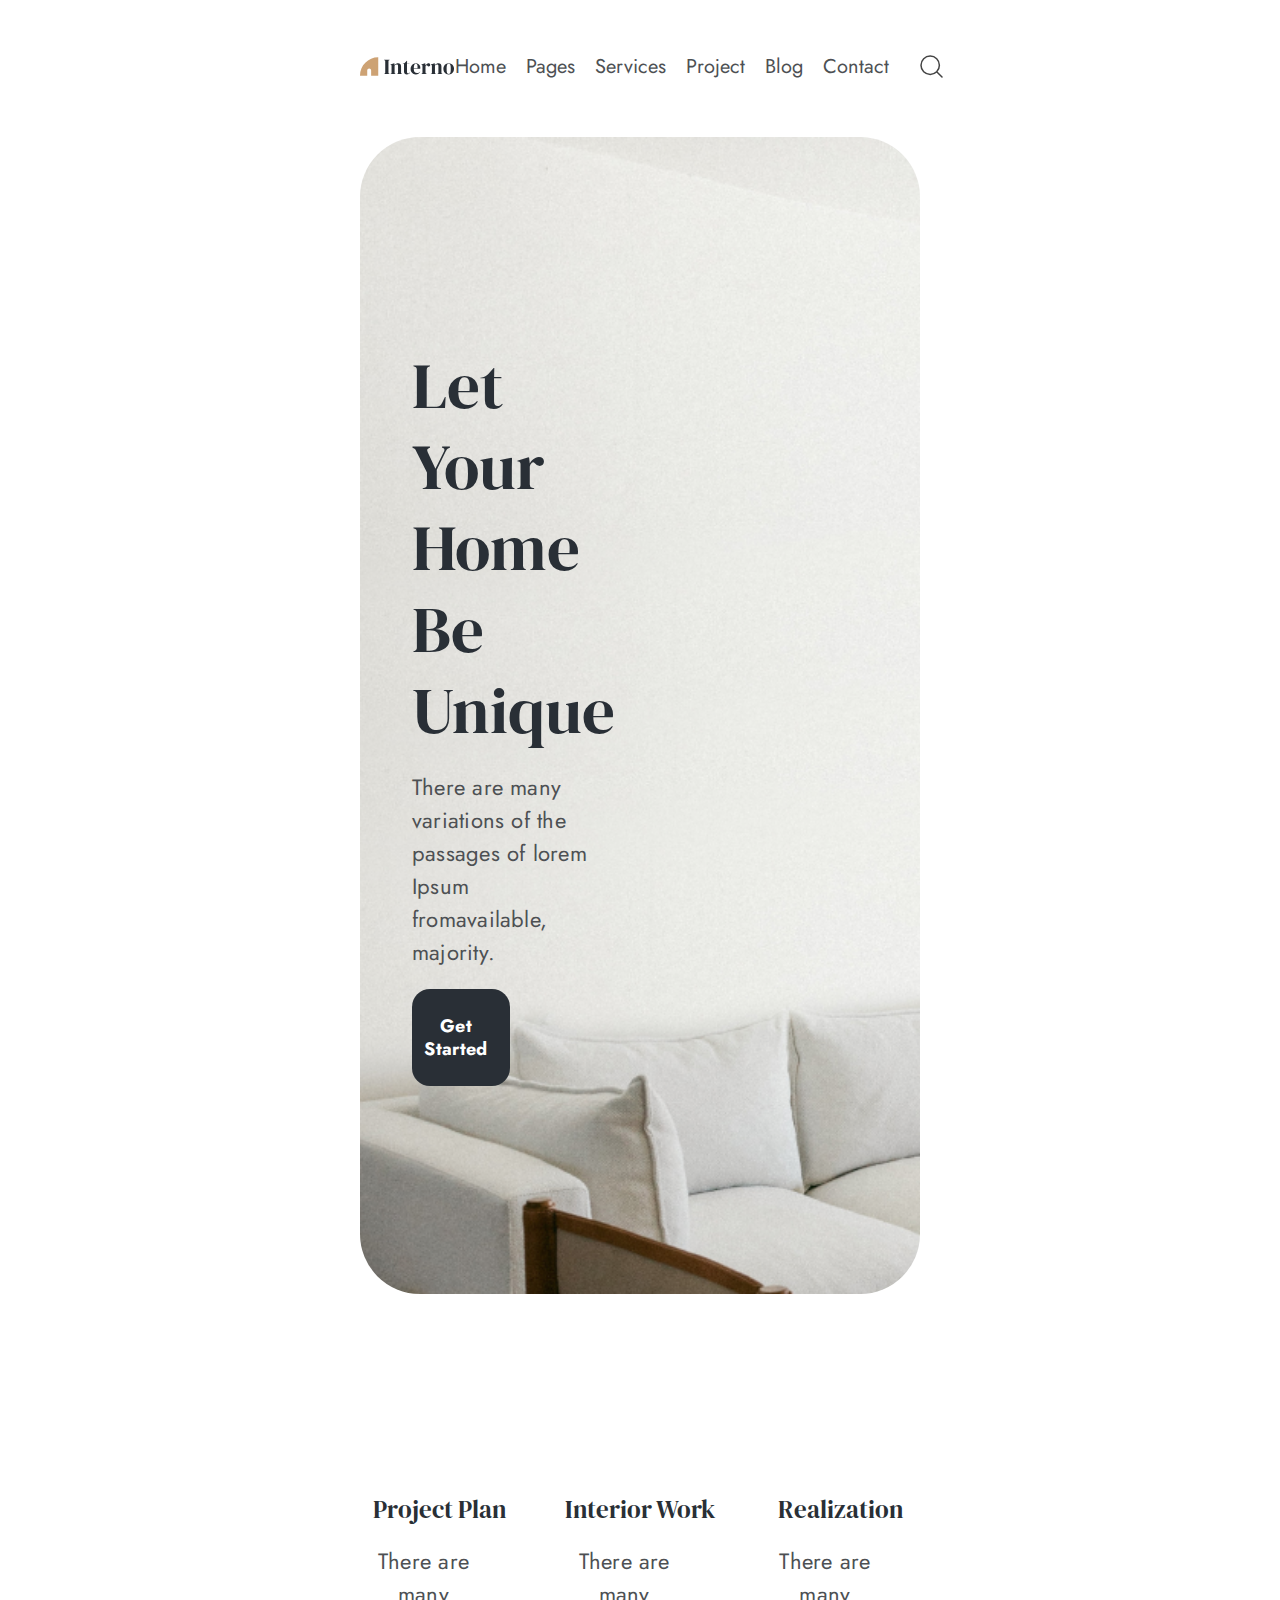
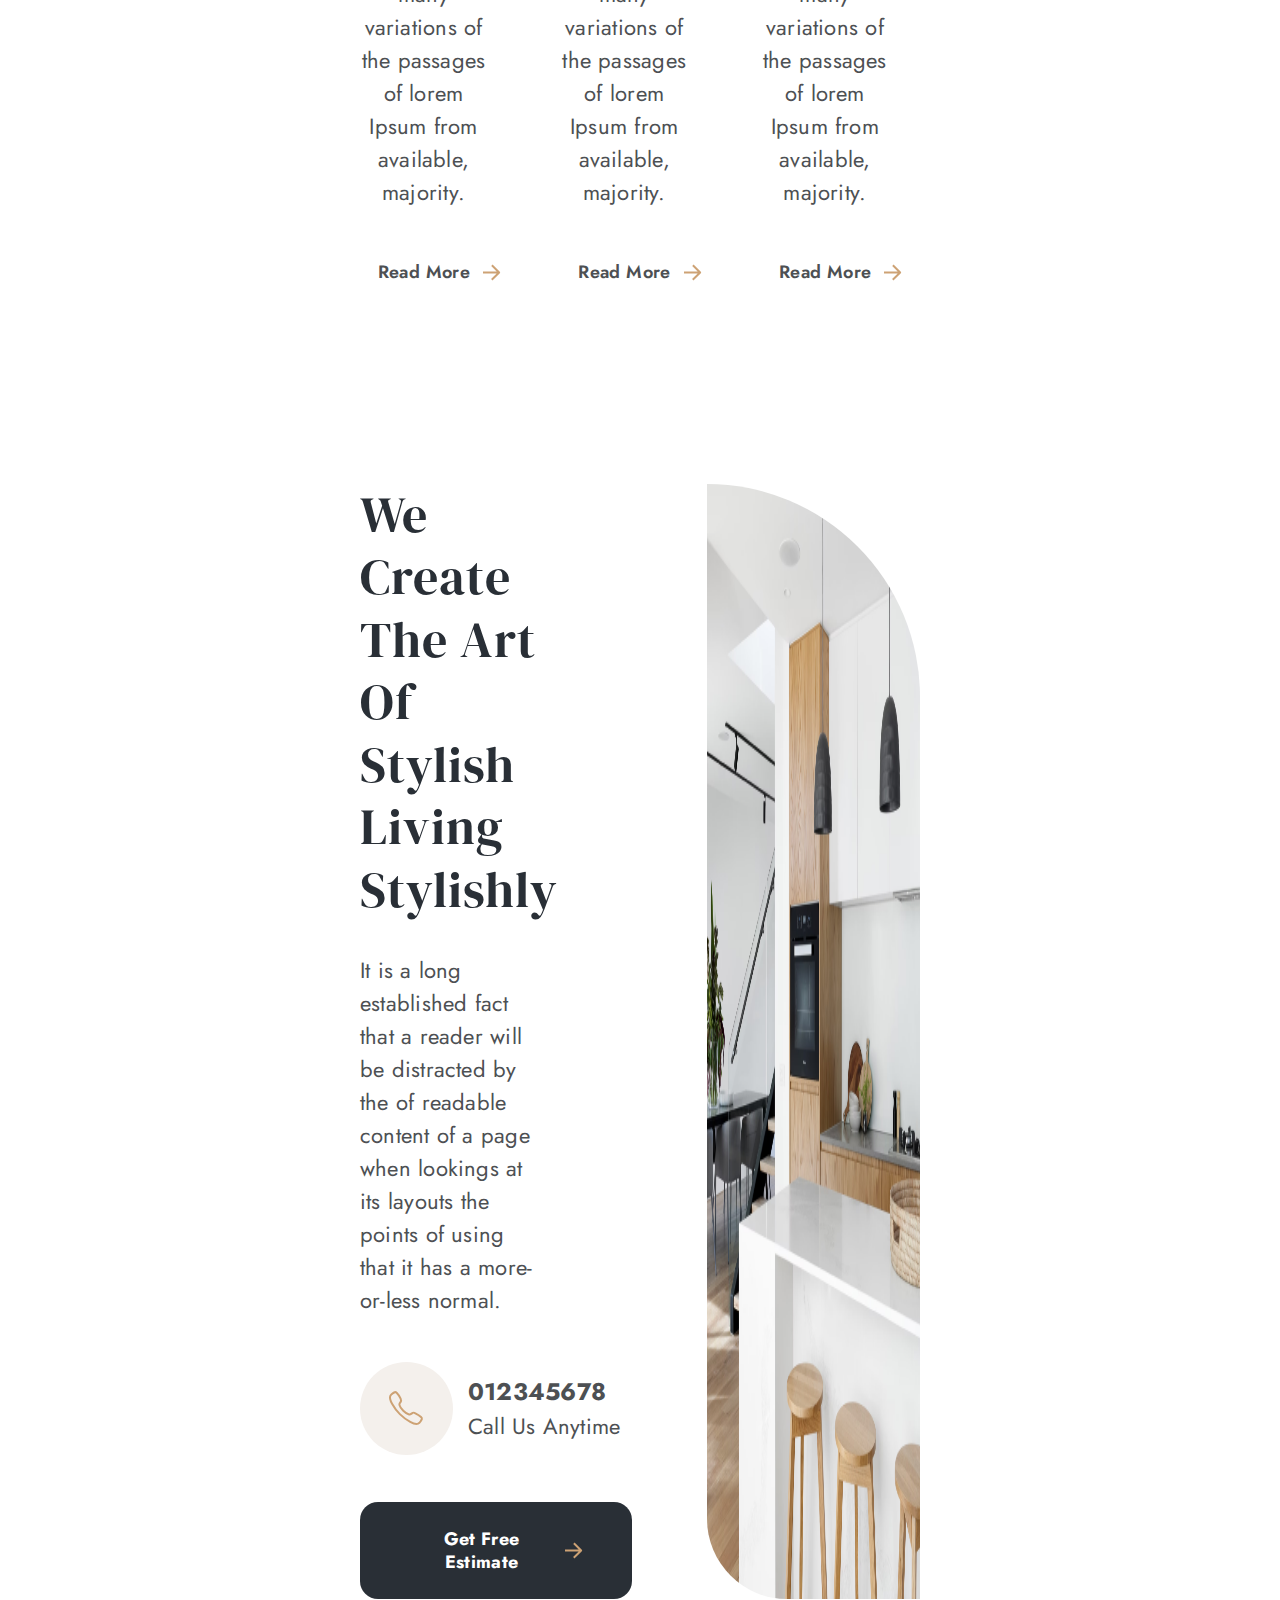
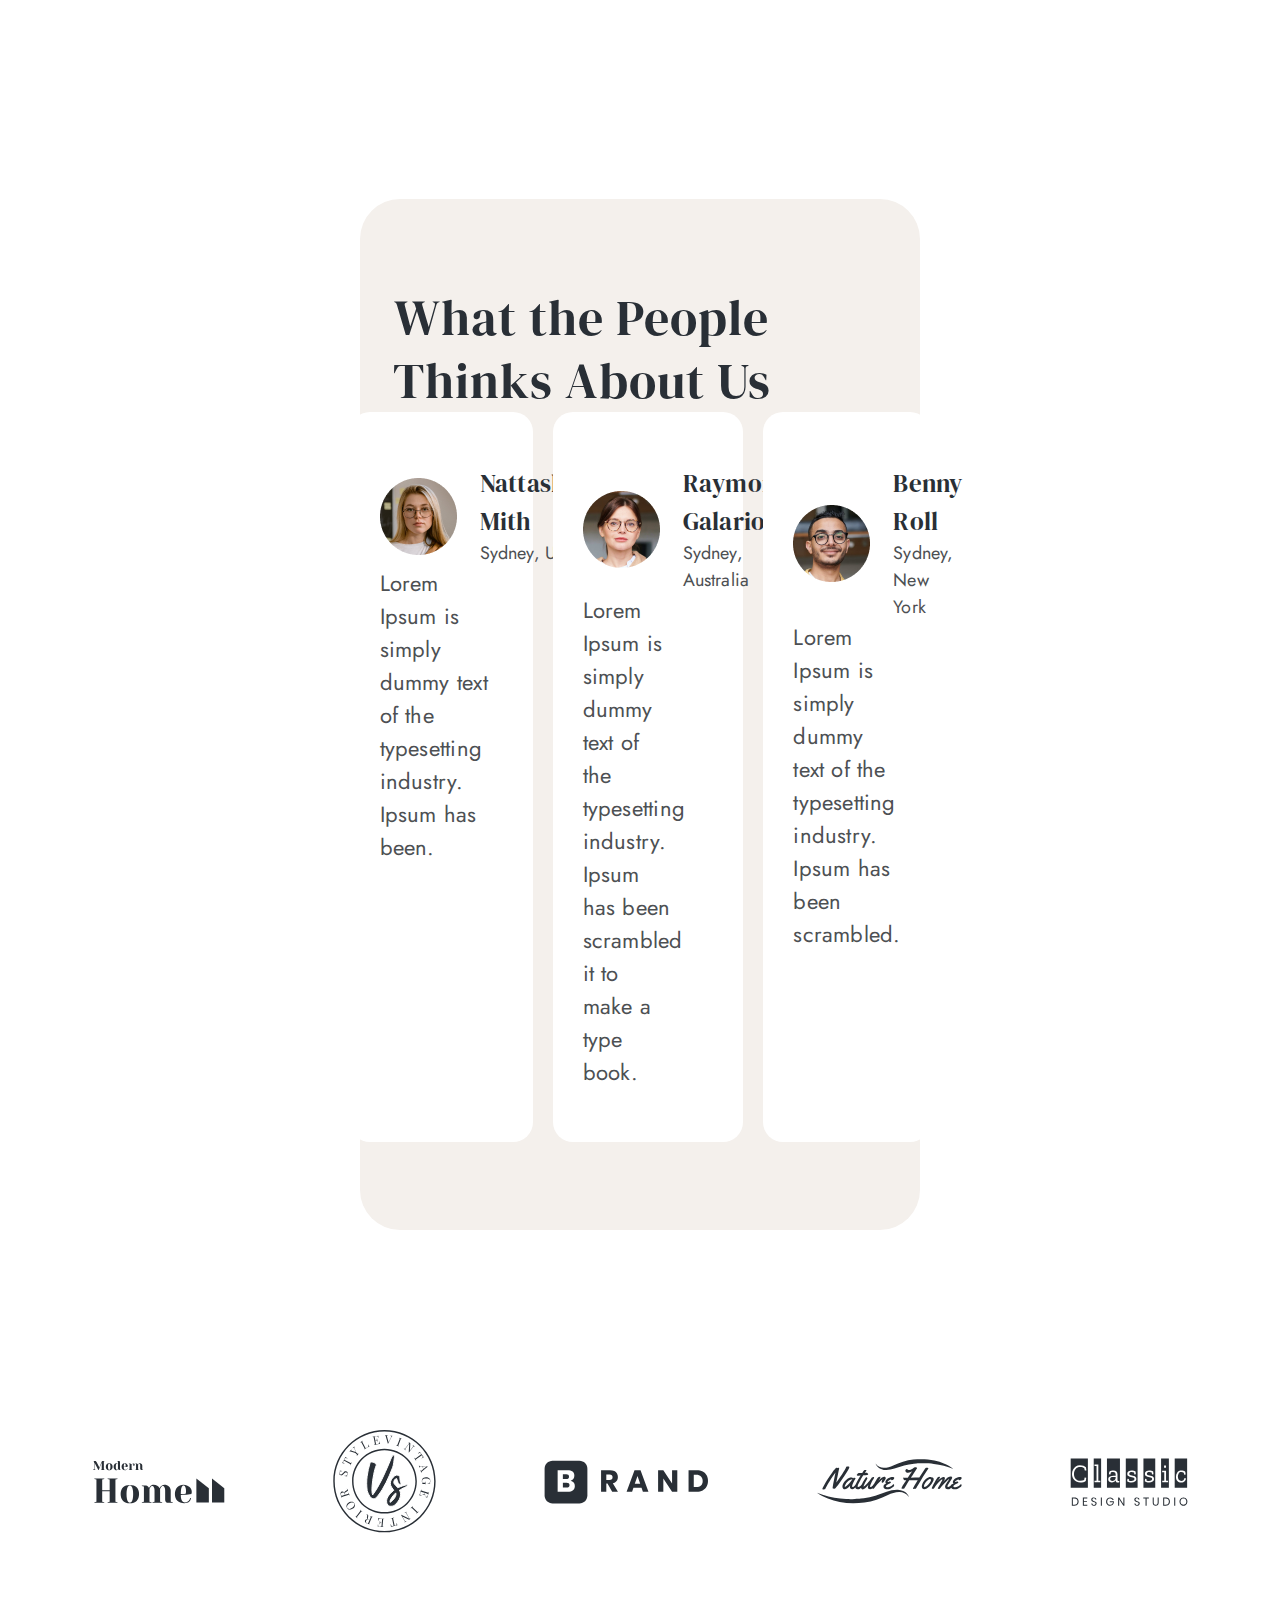
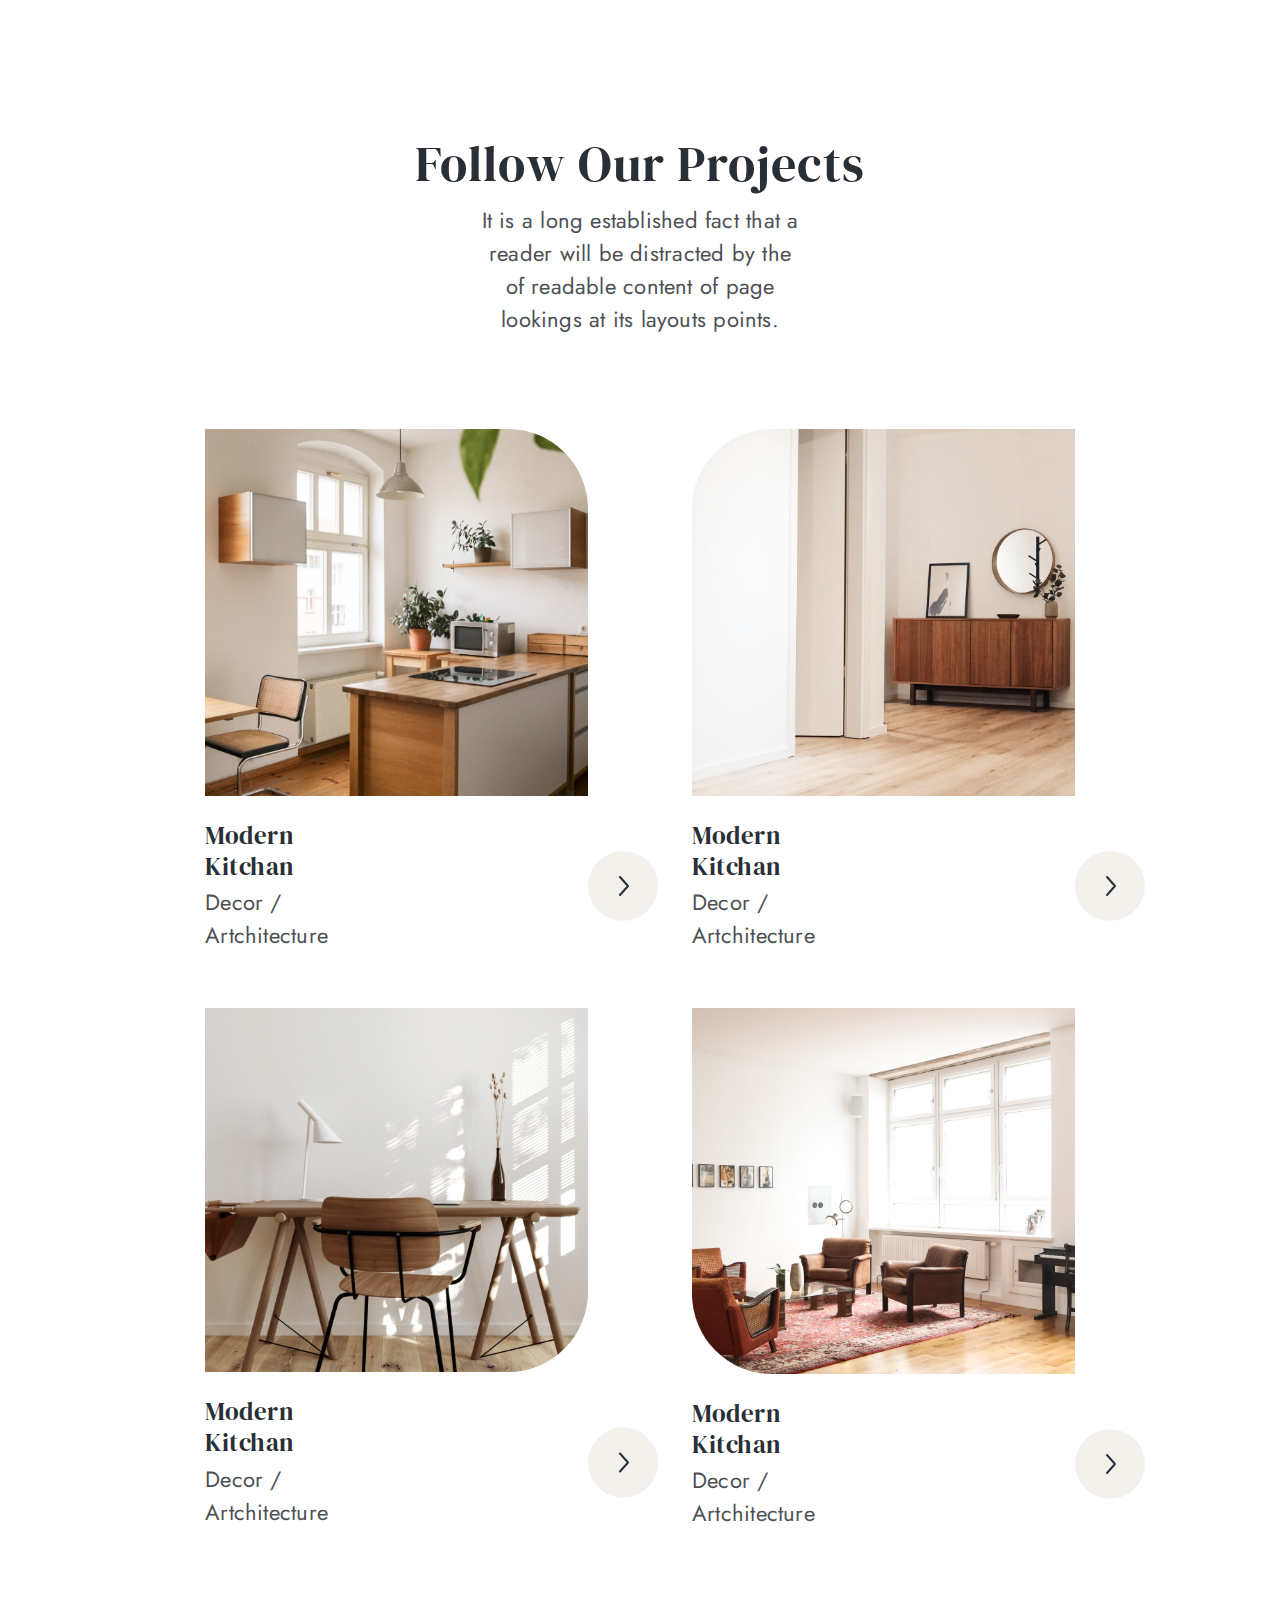
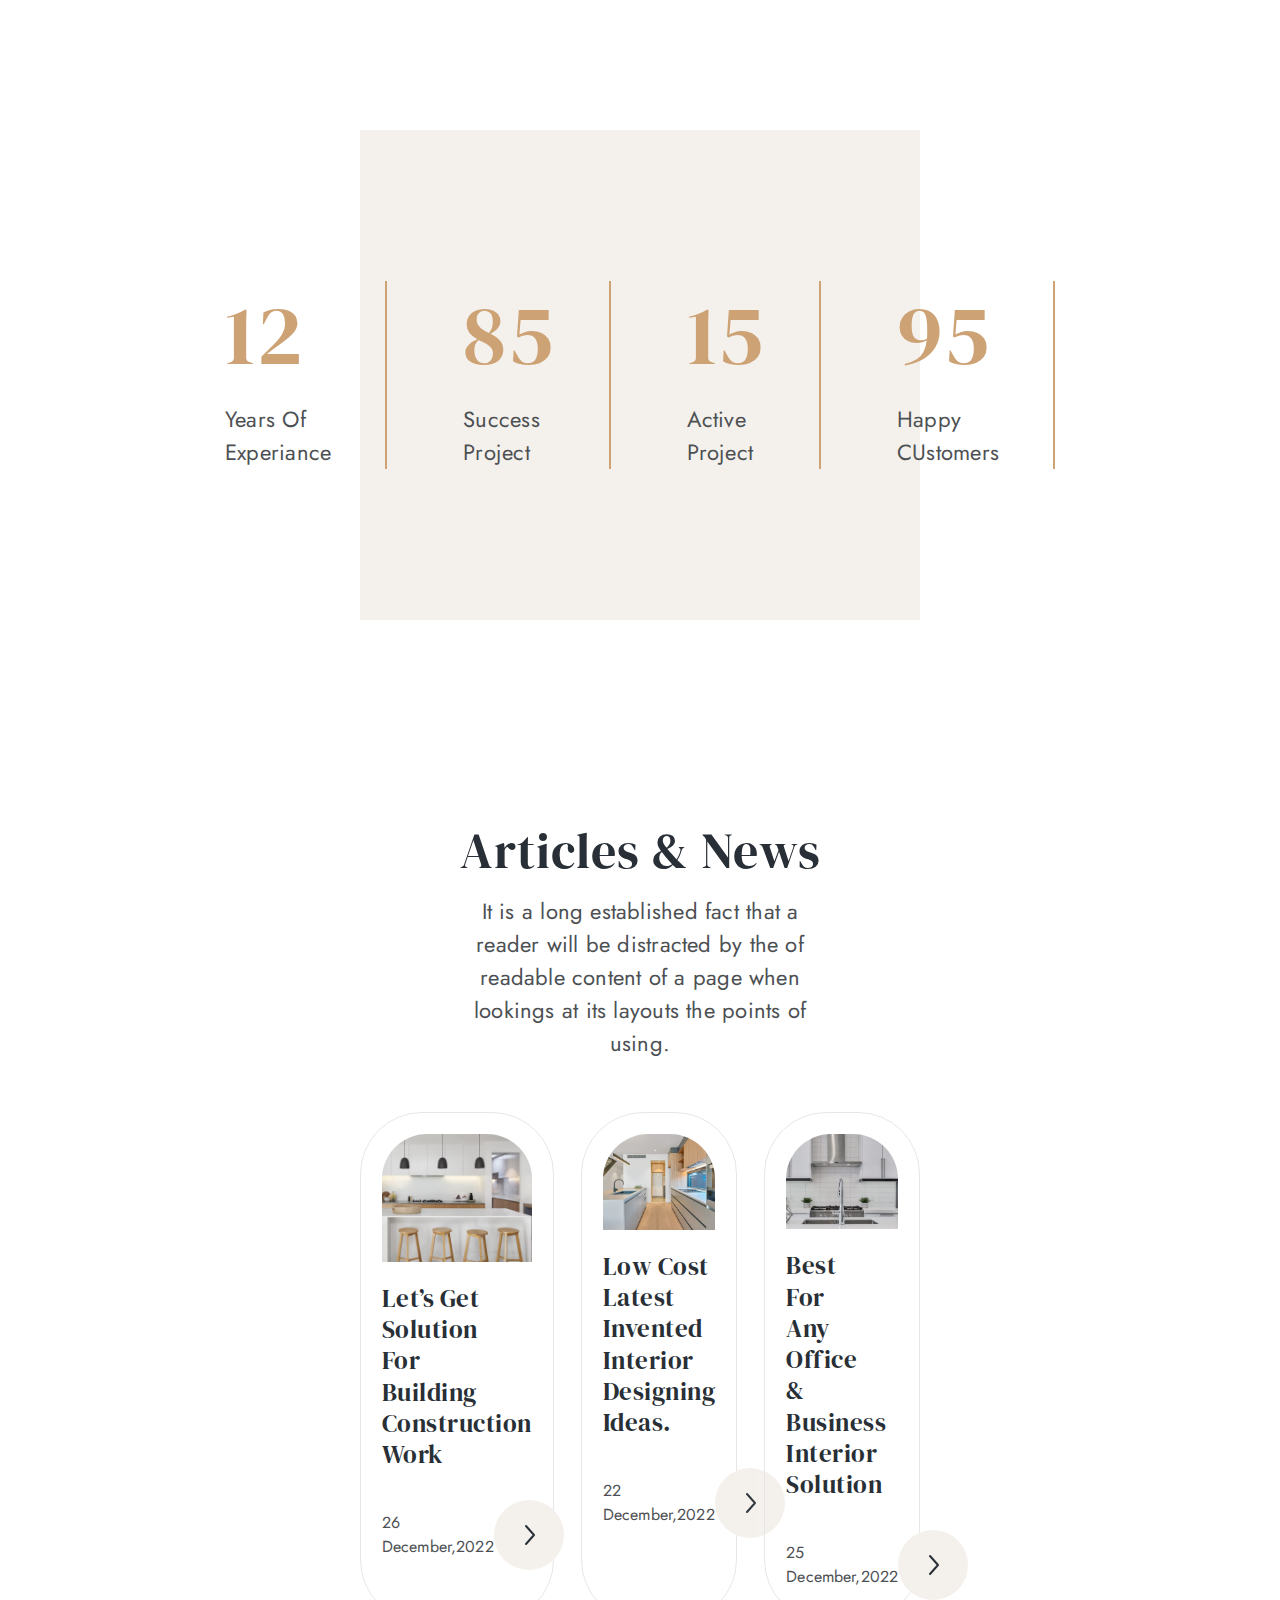
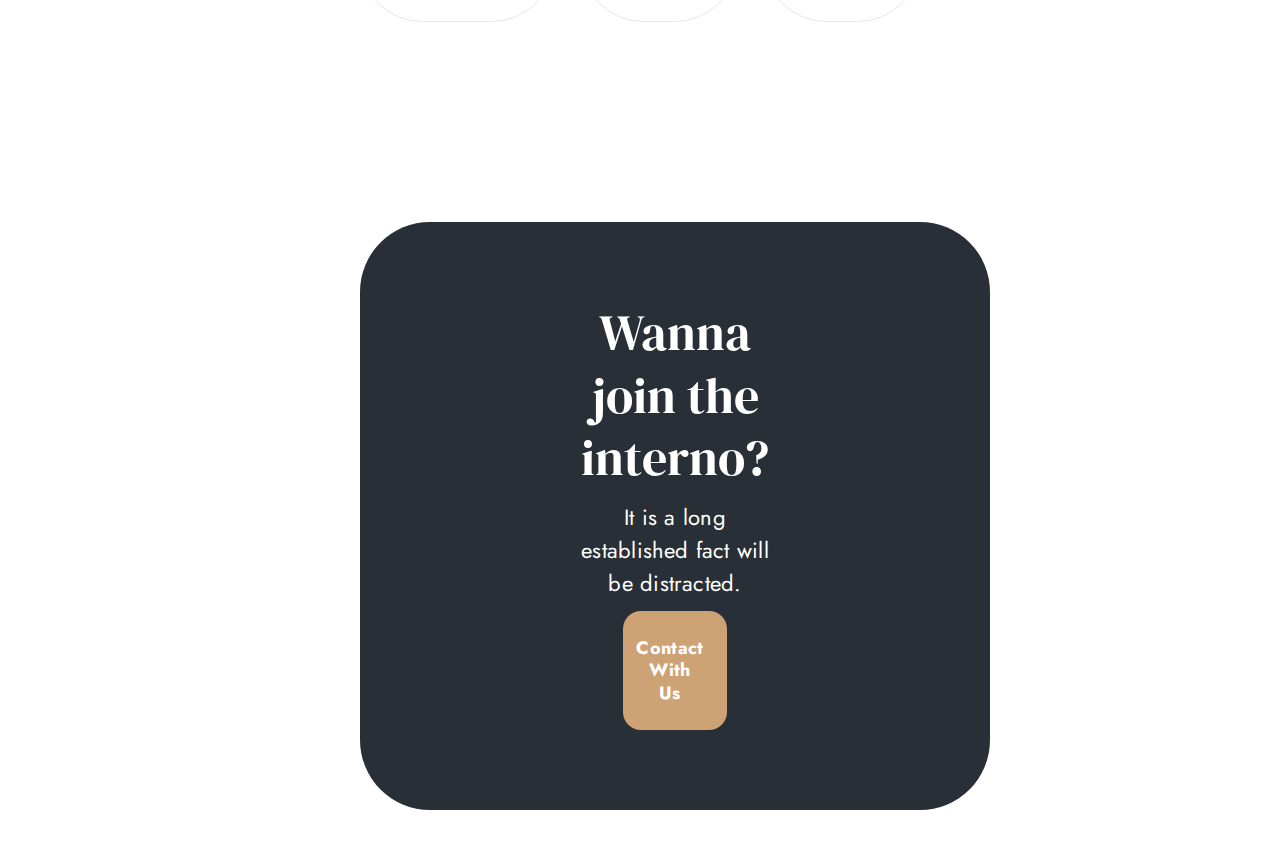
==== index.html @ f4b9a446 "commit" ====
<!DOCTYPE html>
<html lang="en">
<head>
    <meta charset="UTF-8">
    <meta name="viewport" content="width=device-width, initial-scale=1.0">
    <title>Interno</title>
    <link rel="stylesheet" href="./css/main.css">
    <link rel="preconnect" href="https://fonts.googleapis.com">
    <link rel="preconnect" href="https://fonts.gstatic.com" crossorigin>
    <link href="https://fonts.googleapis.com/css2?family=DM+Serif+Display&family=Jost:wght@400;600;700&display=swap" rel="stylesheet">
</head>
<body>
    <div class="wrapper">
        <header class="header">
            <div class="logo">
                <a href="./index.html" class="logo__link"><img src="./img/index-svg/Logo.svg" alt="logo" class="logo__img"></a>
            </div>
            <nav class="nav">
                <ul class="nav__list">
                    <li class="nav__item"><a href="#" class="nav__link">Home</a></li>
                    <li class="nav__item"><a href="#" class="nav__link">Pages</a></li>
                    <li class="nav__item"><a href="#" class="nav__link">Services</a></li>
                    <li class="nav__item"><a href="#" class="nav__link">Project</a></li>
                    <li class="nav__item"><a href="#" class="nav__link">Blog</a></li>
                    <li class="nav__item"><a href="#" class="nav__link">Contact</a></li>
                </ul>
                <img src="./img/index-svg/Search.svg" alt="search" class="nav__search">
            </nav>
        </header>
        <main class="main">
            <section class="section1">
                <div class="section1__container">
                    <h2 class="section1__title">Let Your Home  Be Unique</h2>
                    <p class="section__text">There are many variations of the passages of lorem Ipsum fromavailable, majority.</p>
                    <button class="btn"> Get Started <img src="./img/index-svg/arrow.svg" alt="arrow" class="section1__btn-img"></button>
                </div>
            </section>
            <section class="section2">
                <div class="section2__container">
                    <h3 class="section2__title">Project Plan</h3>
                    <p class="section2__text">There are many variations of the passages of lorem Ipsum from available, majority.</p>
                    <div class="section2__link-box">
                        <a href="#" class="section2__link">Read More</a>
                        <img src="./img/index-svg/arrow.svg" alt="arrow" class="section2__img">
                    </div>
                </div>
                <div class="section2__container">
                    <h3 class="section2__title">Interior Work</h3>
                    <p class="section2__text">There are many variations of the passages of lorem Ipsum from available, majority.</p>
                    <div class="section2__link-box">
                        <a href="#" class="section2__link">Read More</a>
                        <img src="./img/index-svg/arrow.svg" alt="" class="section2__img">
                    </div>
                </div>
                <div class="section2__container">
                    <h3 class="section2__title">Realization</h3>
                    <p class="section2__text">There are many variations of the passages of lorem Ipsum from available, majority.</p>
                    <div class="section2__link-box">
                        <a href="#" class="section2__link">Read More</a>
                        <img src="./img/index-svg/arrow.svg" alt="" class="section2__img">
                    </div>
                </div>
            </section>
            <section class="section3">
                <div class="section3__container">
                    <div class="section3__text-box">
                        <h2 class="secrion3__title">We Create The Art Of Stylish Living Stylishly</h2>
                        <p class="section3__text">It is a long established fact that a reader will be distracted by the of readable content of a page 
                            when lookings at its layouts the points of using 
                            that it has a more-or-less normal.
                        </p>
                    </div>
                    <div class="section3__call-box">
                        <div class="tell-box">
                            <img src="./img/index-svg/Call Icon.svg" alt="call" class="section3__call-img">
                            <div class="section3__call-textbox">
                                <p class="section3__number">012345678</p>
                                <p class="section3__number-text">Call Us Anytime</p>
                            </div>
                        </div>
                        <button class="btn"> Get Free Estimate<img src="./img/index-svg/arrow.svg" alt="arrow" class="section1__btn-img"></button>
                    </div>
                </div>
                <img src="./img/index-img/kitchen.png" alt="" class="section3__img">
            </section>
            <section class="section4">
                <div class="section4__container">
                    <h2 class="section4__title">What the People Thinks About Us</h2>
                    <div class="section4__box">
                        <div class="section4__card">
                            <div class="section4__peaple-info">
                                <img src="./img/index-img/girl.png" alt="girl" class="section4__peaple-img">
                                <div class="section4__peaple-textbox">
                                    <p class="section4__textbox1">Nattasha Mith</p>
                                    <div class="section4__textbox2">Sydney, USA</div>
                                </div>
                            </div>
                            <p class="section4__text">Lorem Ipsum is simply dummy 
                                text of the typesetting industry. 
                                Ipsum has been.
                            </p>
                        </div>

                        <div class="section4__card">
                            <div class="section4__peaple-info">
                                <img src="./img/index-img/girl2.png" alt="girl" class="section4__peaple-img">
                                <div class="section4__peaple-textbox">
                                    <p class="section4__textbox1">Raymond Galario</p>
                                    <div class="section4__textbox2">Sydney, Australia</div>
                                </div>
                            </div>
                            <p class="section4__text more--width">Lorem Ipsum is simply dummy 
                                text of the typesetting industry. 
                                Ipsum has been scrambled it 
                                to make a type book.
                            </p>
                        </div>

                        <div class="section4__card">
                            <div class="section4__peaple-info">
                                <img src="./img/index-img/boy.png" alt="boy" class="section4__peaple-img">
                                <div class="section4__peaple-textbox">
                                    <p class="section4__textbox1">Benny Roll</p>
                                    <div class="section4__textbox2">Sydney, New York</div>
                                </div>
                            </div>
                            <p class="section4__text more--width2">Lorem Ipsum is simply dummy
                                text of the typesetting industry. 
                                Ipsum has been scrambled.
                        </div>
                    </div>
                </div>
            </section>
            <section class="section5">
                <div class="section5__container">
                    <img src="./img/index-svg/home.svg" alt="home" class="client">
                    <img src="./img/index-svg/vs.svg" alt="vs" class="client">
                    <img src="./img/index-svg/brand.svg" alt="brand" class="client">
                    <img src="./img/index-svg/nature.svg" alt="nature" class="client">
                    <img src="./img/index-svg/classic.svg" alt="classic" class="client">
                </div>
            </section>
            <section class="section6">
                <div class="section6__text-box">
                    <h3 class="section6__title">Follow Our Projects</h3>
                    <p class="section6__text">It is a long established fact that a reader will be distracted by the of readable content of page  lookings at its layouts  points.</p>
                </div>
                <div class="section6__room-box">
                    <div class="section6-container">
                        <div class="section6-container__box">
                            <img src="./img/index-img/modern1.png" alt="modern" class="section6-container__img radius1">
                            <div class="section6-container__element-box">
                                <div class="section6-container__text-box">
                                    <p class="section6-container__name">Modern Kitchan</p>
                                    <p class="section6-container__work">Decor / Artchitecture</p>
                                </div>
                                <img src="./img/index-svg/right-arrow.svg" alt="arrow" class="section6-container__svg">
                            </div>
                        </div>
                        <div class="section6-container__box">
                            <img src="./img/index-img/modern2.png" alt="modern" class="section6-container__img radius2">
                            <div class="section6-container__element-box">
                                <div class="section6-container__text-box">
                                    <p class="section6-container__name">Modern Kitchan</p>
                                    <p class="section6-container__work">Decor / Artchitecture</p>
                                </div>
                                <img src="./img/index-svg/right-arrow.svg" alt="arrow" class="section6-container__svg">
                            </div>
                        </div>
                    </div>
                    <div class="section6-container">
                        <div class="section6-container__box">
                            <img src="./img/index-img/modern3.png" alt="modern" class="section6-container__img radius3">
                            <div class="section6-container__element-box">
                                <div class="section6-container__text-box">
                                    <p class="section6-container__name">Modern Kitchan</p>
                                    <p class="section6-container__work">Decor / Artchitecture</p>
                                </div>
                                <img src="./img/index-svg/right-arrow.svg" alt="arrow" class="section6-container__svg">
                            </div>
                        </div>
                        <div class="section6-container__box">
                            <img src="./img/index-img/modern4.png" alt="modern" class="section6-container__img radius4">
                            <div class="section6-container__element-box">
                                <div class="section6-container__text-box">
                                    <p class="section6-container__name">Modern Kitchan</p>
                                    <p class="section6-container__work">Decor / Artchitecture</p>
                                </div>
                                <img src="./img/index-svg/right-arrow.svg" alt="arrow" class="section6-container__svg">
                            </div>
                        </div>
                    </div>
                </div>
            </section>
            <section class="section7">
                <div class="section7__container">
                    <div class="section7__box">
                        <p class="section7__number">12</p>
                        <p class="section7__text">Years Of Experiance</p>
                    </div>
                    <div class="section7__box">
                        <p class="section7__number">85</p>
                        <p class="section7__text">Success Project</p>
                    </div>
                    <div class="section7__box">
                        <p class="section7__number">15</p>
                        <p class="section7__text">Active Project</p>
                    </div>
                    <div class="section7__box">
                        <p class="section7__number">95</p>
                        <p class="section7__text">Happy CUstomers</p>
                    </div>
                </div>
            </section>
            <section class="section8">
                <div class="section8__textbox">
                    <h3 class="section8__title">Articles & News</h3>
                    <p class="section8__text">It is a long established fact that a reader will be distracted by the of readable content of a page when lookings at its layouts the points of using.</p>
                </div>
                <div class="section8__container">
                    <div class="section8__box">
                        <img src="./img/index-img/news1.png" alt="news" class="section8__img">
                        <div class="section8__text-container">
                            <h3 class="section8__box-title">Let’s Get Solution For Building Construction Work</h3>
                            <div class="section8__date">
                                <p class="section8__date-text">26 December,2022 </p>
                                <img src="./img/index-svg/right-arrow.svg" alt="arrow" class="section6-container__svg">
                            </div>
                        </div>
                    </div>
                    <div class="section8__box">
                        <img src="./img/index-img/news2.png" alt="" class="section8__img">
                        <div class="section8__text-container">
                            <h3 class="section8__box-title title--width">Low Cost Latest Invented Interior Designing <br> Ideas.</h3>
                            <div class="section8__date">
                                <p class="section8__date-text">22 December,2022 </p>
                                <img src="./img/index-svg/right-arrow.svg" alt="arrow" class="section6-container__svg">
                            </div>
                        </div>
                    </div>
                    <div class="section8__box">
                        <img src="./img/index-img/news3.png" alt="" class="section8__img">
                        <div class="section8__text-container">
                            <h3 class="section8__box-title">Best For Any Office & Business Interior  Solution</h3>
                            <div class="section8__date">
                                <p class="section8__date-text">25 December,2022 </p>
                                <img src="./img/index-svg/right-arrow.svg" alt="arrow" class="section6-container__svg">
                            </div>
                        </div>
                    </div>
                </div>
            </section>
            <section class="section9">
                <div class="section9__container">
                    <h2 class="section9__title">Wanna join the interno?</h2>
                    <p class="section9__text">It is a long established fact  will be distracted.</p>
                    <button class="btn btn--broun"> Contact With Us
                        <svg xmlns="http://www.w3.org/2000/svg" width="19" height="17" viewBox="0 0 19 17" fill="none">
                        <path d="M1.92969 8.43542L15.6529 8.29857M10.5479 1.91138L17.0708 8.43436L10.4165 15.0887" stroke="#292F36" stroke-width="2" stroke-linecap="square" stroke-linejoin="round"/>
                        </svg>
                    </button>
                </div>
            </section>
        </main>
        <footer class="footer"></footer>
    </div>
</body>
</html>
---- css/main.css ----
/* Reset and base styles  */
* {
  padding: 0px;
  margin: 0px;
  border: none;
}

*,
*::before,
*::after {
  -webkit-box-sizing: border-box;
          box-sizing: border-box;
}

:focus,
:active {
  /*outline: none;*/
}

a:focus,
a:active {
  /* outline: none;*/
}

/* Links */
a, a:link, a:visited {
  /* color: inherit; */
  text-decoration: none;
  /* display: inline-block; */
}

a:hover {
  /* color: inherit; */
  text-decoration: none;
}

/* Common */
aside, nav, footer, header, section, main {
  display: block;
}

h1, h2, h3, h4, h5, h6, p {
  font-size: inherit;
  font-weight: inherit;
}

ul, ul li {
  list-style: none;
}

img {
  vertical-align: top;
}

img, svg {
  max-width: 100%;
  height: auto;
}

address {
  font-style: normal;
}

/* Form */
input, textarea, button, select {
  font-family: inherit;
  font-size: inherit;
  color: inherit;
  background-color: transparent;
}

input::-ms-clear {
  display: none;
}

button, input[type=submit] {
  display: inline-block;
  -webkit-box-shadow: none;
          box-shadow: none;
  background-color: transparent;
  background: none;
  cursor: pointer;
}

input:focus, input:active,
button:focus, button:active {
  outline: none;
}

button::-moz-focus-inner {
  padding: 0;
  border: 0;
}

label {
  cursor: pointer;
}

legend {
  display: block;
}

body {
  width: 100%;
  background-color: #fff;
}

.wrapper {
  display: -webkit-box;
  display: -ms-flexbox;
  display: flex;
  -webkit-box-orient: vertical;
  -webkit-box-direction: normal;
      -ms-flex-direction: column;
          flex-direction: column;
  padding: 53px 360px;
}

.header {
  display: -webkit-box;
  display: -ms-flexbox;
  display: flex;
  -webkit-box-align: center;
      -ms-flex-align: center;
          align-items: center;
  -webkit-box-pack: justify;
      -ms-flex-pack: justify;
          justify-content: space-between;
  margin-bottom: 57px;
}

.nav {
  display: -webkit-box;
  display: -ms-flexbox;
  display: flex;
  -webkit-box-orient: horizontal;
  -webkit-box-direction: normal;
      -ms-flex-direction: row;
          flex-direction: row;
  gap: 31px;
}

.nav__list {
  display: -webkit-box;
  display: -ms-flexbox;
  display: flex;
  -webkit-box-orient: horizontal;
  -webkit-box-direction: normal;
      -ms-flex-direction: row;
          flex-direction: row;
  gap: 20px;
  text-align: center;
}

.nav__link {
  color: #4D5053;
  font-family: "Jost";
  font-weight: 400;
  text-align: center;
  font-size: 20px;
  line-height: 125%;
}

.main {
  display: -webkit-box;
  display: -ms-flexbox;
  display: flex;
  -webkit-box-orient: vertical;
  -webkit-box-direction: normal;
      -ms-flex-direction: column;
          flex-direction: column;
  gap: 200px;
}

.section1 {
  padding: 208px 0px 208px 52px;
  background-repeat: no-repeat;
  background-size: cover;
  background-image: url(../img/index-img/furniture.png);
  border-radius: 60px;
}

.section1__container {
  display: -webkit-box;
  display: -ms-flexbox;
  display: flex;
  -webkit-box-orient: vertical;
  -webkit-box-direction: normal;
      -ms-flex-direction: column;
          flex-direction: column;
  gap: 20px;
  width: 35%;
}

.section1__title {
  color: #292F36;
  font-family: "DM Serif Display";
  font-weight: 400;
  font-size: 65px;
  line-height: 125%;
}

.section__text {
  color: #4D5053;
  font-family: "Jost";
  font-weight: 400;
  font-size: 22px;
  line-height: 150%;
  letter-spacing: 0.22px;
}

.btn {
  display: -webkit-box;
  display: -ms-flexbox;
  display: flex;
  padding: 26px 49px;
  -webkit-box-orient: horizontal;
  -webkit-box-direction: normal;
      -ms-flex-direction: row;
          flex-direction: row;
  -webkit-box-pack: center;
      -ms-flex-pack: center;
          justify-content: center;
  -webkit-box-align: center;
      -ms-flex-align: center;
          align-items: center;
  gap: 10px;
  border-radius: 18px;
  background: #292F36;
  width: 55%;
  color: #FFF;
  font-family: "Jost";
  font-weight: 700;
  text-align: center;
  font-size: 18px;
  line-height: 125%;
  letter-spacing: 0.36px;
}

.section2 {
  display: -webkit-box;
  display: -ms-flexbox;
  display: flex;
  -webkit-box-orient: horizontal;
  -webkit-box-direction: normal;
      -ms-flex-direction: row;
          flex-direction: row;
  gap: 42px;
}

.section2__container {
  display: -webkit-box;
  display: -ms-flexbox;
  display: flex;
  -webkit-box-orient: vertical;
  -webkit-box-direction: normal;
      -ms-flex-direction: column;
          flex-direction: column;
}

.section2__title {
  color: #292F36;
  font-family: "DM Serif Display";
  font-weight: 400;
  text-align: center;
  font-size: 25px;
  line-height: 125%;
  margin-bottom: 20px;
}

.section2__text {
  color: #4D5053;
  font-family: "Jost";
  font-weight: 400;
  text-align: center;
  font-size: 22px;
  line-height: 150%;
  letter-spacing: 0.22px;
  width: 80%;
  margin-bottom: 52px;
}

.section2__link-box {
  display: -webkit-box;
  display: -ms-flexbox;
  display: flex;
  -webkit-box-pack: center;
      -ms-flex-pack: center;
          justify-content: center;
  -webkit-box-align: center;
      -ms-flex-align: center;
          align-items: center;
  gap: 12px;
}

.section2__link {
  color: #4D5053;
  font-family: "Jost";
  font-weight: 600;
  text-align: center;
  font-size: 18px;
  line-height: 125%;
  letter-spacing: 0.36px;
}

.section3 {
  display: -webkit-box;
  display: -ms-flexbox;
  display: flex;
  -webkit-box-orient: horizontal;
  -webkit-box-direction: normal;
      -ms-flex-direction: row;
          flex-direction: row;
  gap: 75px;
}
.section3 .btn {
  width: 100%;
}

.section3__container {
  display: -webkit-box;
  display: -ms-flexbox;
  display: flex;
  -webkit-box-orient: vertical;
  -webkit-box-direction: normal;
      -ms-flex-direction: column;
          flex-direction: column;
  -webkit-box-align: start;
      -ms-flex-align: start;
          align-items: flex-start;
  gap: 45px;
}

.section3__text-box {
  display: -webkit-box;
  display: -ms-flexbox;
  display: flex;
  -webkit-box-orient: vertical;
  -webkit-box-direction: normal;
      -ms-flex-direction: column;
          flex-direction: column;
  gap: 33px;
  width: 65%;
}

.secrion3__title {
  color: #292F36;
  font-family: "DM Serif Display";
  font-weight: 400;
  font-size: 50px;
  line-height: 125%;
  letter-spacing: 1px;
}

.section3__text {
  color: #4D5053;
  font-family: "Jost";
  font-weight: 400;
  font-size: 22px;
  line-height: 150%;
  letter-spacing: 0.22px;
}

.section3__call-box {
  display: -webkit-box;
  display: -ms-flexbox;
  display: flex;
  -webkit-box-orient: vertical;
  -webkit-box-direction: normal;
      -ms-flex-direction: column;
          flex-direction: column;
  gap: 47px;
}

.tell-box {
  display: -webkit-box;
  display: -ms-flexbox;
  display: flex;
  -webkit-box-orient: horizontal;
  -webkit-box-direction: normal;
      -ms-flex-direction: row;
          flex-direction: row;
  gap: 15px;
  -webkit-box-align: center;
      -ms-flex-align: center;
          align-items: center;
}

.section3__number {
  color: #4D5053;
  font-family: "Jost";
  font-weight: 700;
  font-size: 24px;
  line-height: 150%;
  letter-spacing: 0.24px;
}

.section3__number-text {
  color: #4D5053;
  font-family: "Jost";
  font-weight: 400;
  font-size: 22px;
  line-height: 150%;
  letter-spacing: 0.22px;
}

.section3__img {
  width: 38%;
  border-radius: 0px 326.5px 0px 123px;
}

.section4 {
  display: -webkit-box;
  display: -ms-flexbox;
  display: flex;
  -webkit-box-orient: vertical;
  -webkit-box-direction: normal;
      -ms-flex-direction: column;
          flex-direction: column;
  -webkit-box-align: center;
      -ms-flex-align: center;
          align-items: center;
  gap: 38px;
  background-color: #F4F0EC;
  border-radius: 40px;
  padding: 88px 24px;
}

.section4__title {
  color: #292F36;
  font-family: "DM Serif Display";
  font-weight: 400;
  width: 80%;
  text-align: center;
  -webkit-box-pack: center;
      -ms-flex-pack: center;
          justify-content: center;
  font-size: 50px;
  line-height: 125%;
  letter-spacing: 1px;
}

.section4__box {
  display: -webkit-box;
  display: -ms-flexbox;
  display: flex;
  -webkit-box-orient: horizontal;
  -webkit-box-direction: normal;
      -ms-flex-direction: row;
          flex-direction: row;
  gap: 20px;
  width: 100%;
}

.section4__card {
  display: -webkit-box;
  display: -ms-flexbox;
  display: flex;
  -webkit-box-orient: vertical;
  -webkit-box-direction: normal;
      -ms-flex-direction: column;
          flex-direction: column;
  padding: 53px 30px;
  background-color: #FFF;
  border-radius: 20px;
}

.section4__peaple-info {
  display: -webkit-box;
  display: -ms-flexbox;
  display: flex;
  -webkit-box-orient: horizontal;
  -webkit-box-direction: normal;
      -ms-flex-direction: row;
          flex-direction: row;
  -webkit-box-align: center;
      -ms-flex-align: center;
          align-items: center;
  gap: 23px;
}

.section4__peaple-textbox {
  display: -webkit-box;
  display: -ms-flexbox;
  display: flex;
  -webkit-box-orient: vertical;
  -webkit-box-direction: normal;
      -ms-flex-direction: column;
          flex-direction: column;
}

.section4__textbox1 {
  color: #292F36;
  font-family: "DM Serif Display";
  font-weight: 400;
  font-size: 25px;
  line-height: 150%;
  letter-spacing: 0.25px;
}

.section4__textbox2 {
  color: #4D5053;
  font-family: "Jost";
  font-weight: 400;
  font-size: 18px;
  line-height: 150%;
  letter-spacing: 0.18px;
}

.section4__text {
  color: #4D5053;
  font-family: "Jost";
  font-weight: 400;
  font-size: 22px;
  line-height: 150%;
  letter-spacing: 0.22px;
  width: 100%;
}

.more--width {
  width: 70%;
}

.more--width2 {
  width: 97%;
}

.section5__container {
  display: -webkit-box;
  display: -ms-flexbox;
  display: flex;
  -webkit-box-orient: horizontal;
  -webkit-box-direction: normal;
      -ms-flex-direction: row;
          flex-direction: row;
  gap: 108px;
  -webkit-box-pack: center;
      -ms-flex-pack: center;
          justify-content: center;
  -webkit-box-align: center;
      -ms-flex-align: center;
          align-items: center;
}

.section6 {
  display: -webkit-box;
  display: -ms-flexbox;
  display: flex;
  -webkit-box-orient: vertical;
  -webkit-box-direction: normal;
      -ms-flex-direction: column;
          flex-direction: column;
  gap: 93px;
}

.section6__text-box {
  display: -webkit-box;
  display: -ms-flexbox;
  display: flex;
  -webkit-box-orient: vertical;
  -webkit-box-direction: normal;
      -ms-flex-direction: column;
          flex-direction: column;
  gap: 8px;
  -webkit-box-align: center;
      -ms-flex-align: center;
          align-items: center;
}

.section6__title {
  color: #292F36;
  font-family: "DM Serif Display";
  font-weight: 400;
  text-align: center;
  font-size: 50px;
  line-height: 125%;
  letter-spacing: 1px;
}

.section6__text {
  color: #4D5053;
  font-family: "Jost";
  font-weight: 400;
  text-align: center;
  font-size: 22px;
  line-height: 150%;
  letter-spacing: 0.22px;
  width: 58%;
}

.section6__room-box {
  display: -webkit-box;
  display: -ms-flexbox;
  display: flex;
  -webkit-box-orient: vertical;
  -webkit-box-direction: normal;
      -ms-flex-direction: column;
          flex-direction: column;
  gap: 56px;
}

.section6-container {
  display: -webkit-box;
  display: -ms-flexbox;
  display: flex;
  -webkit-box-orient: horizontal;
  -webkit-box-direction: normal;
      -ms-flex-direction: row;
          flex-direction: row;
  gap: 104px;
  -webkit-box-pack: center;
      -ms-flex-pack: center;
          justify-content: center;
}

.section6-container__box {
  display: -webkit-box;
  display: -ms-flexbox;
  display: flex;
  -webkit-box-orient: vertical;
  -webkit-box-direction: normal;
      -ms-flex-direction: column;
          flex-direction: column;
  gap: 24px;
}

.section6-container__element-box {
  display: -webkit-box;
  display: -ms-flexbox;
  display: flex;
  -webkit-box-orient: horizontal;
  -webkit-box-direction: normal;
      -ms-flex-direction: row;
          flex-direction: row;
  gap: 260px;
  -webkit-box-pack: justify;
      -ms-flex-pack: justify;
          justify-content: space-between;
}

.section6-container__text-box {
  display: -webkit-box;
  display: -ms-flexbox;
  display: flex;
  -webkit-box-orient: vertical;
  -webkit-box-direction: normal;
      -ms-flex-direction: column;
          flex-direction: column;
  gap: 4px;
}

.section6-container__name {
  color: #292F36;
  font-family: "DM Serif Display";
  font-weight: 400;
  font-size: 25px;
  line-height: 125%;
  letter-spacing: 0.5px;
}

.section6-container__work {
  color: #4D5053;
  font-family: "Jost";
  font-weight: 400;
  font-size: 22px;
  line-height: 150%;
  letter-spacing: 0.22px;
}

.radius1 {
  border-radius: 0px 80px 0px 0px;
}

.radius2 {
  border-radius: 80px 0px 0px 0px;
}

.radius3 {
  border-radius: 0px 0px 80px 0px;
}

.radius4 {
  border-radius: 0px 0px 0px 80px;
}

.section7 {
  padding: 151px 0px;
  width: 100%;
  background-color: #F4F0EC;
}

.section7__container {
  display: -webkit-box;
  display: -ms-flexbox;
  display: flex;
  -webkit-box-orient: horizontal;
  -webkit-box-direction: normal;
      -ms-flex-direction: row;
          flex-direction: row;
  gap: 76px;
  -webkit-box-pack: center;
      -ms-flex-pack: center;
          justify-content: center;
}

.section7__box {
  display: -webkit-box;
  display: -ms-flexbox;
  display: flex;
  -webkit-box-orient: vertical;
  -webkit-box-direction: normal;
      -ms-flex-direction: column;
          flex-direction: column;
  gap: 16px;
  padding: 0px 54px 0px 0px;
  border-right: 2px solid #CDA274;
}

.section7__number {
  color: #292F36;
  font-family: "DM Serif Display";
  font-weight: 400;
  color: #CDA274;
  font-size: 85px;
  line-height: 125%;
  letter-spacing: 1.7px;
}

.section7__text {
  color: #4D5053;
  font-family: "Jost";
  font-weight: 400;
  font-size: 22px;
  line-height: 150%;
  letter-spacing: 0.22px;
}

.section8 {
  display: -webkit-box;
  display: -ms-flexbox;
  display: flex;
  -webkit-box-orient: vertical;
  -webkit-box-direction: normal;
      -ms-flex-direction: column;
          flex-direction: column;
  gap: 52px;
}

.section8__textbox {
  display: -webkit-box;
  display: -ms-flexbox;
  display: flex;
  -webkit-box-orient: vertical;
  -webkit-box-direction: normal;
      -ms-flex-direction: column;
          flex-direction: column;
  gap: 12px;
  -webkit-box-align: center;
      -ms-flex-align: center;
          align-items: center;
}

.section8__title {
  color: #292F36;
  font-family: "DM Serif Display";
  font-weight: 400;
  text-align: center;
  font-size: 50px;
  line-height: 125%;
  letter-spacing: 1px;
}

.section8__text {
  color: #4D5053;
  font-family: "Jost";
  font-weight: 400;
  font-size: 22px;
  line-height: 150%;
  letter-spacing: 0.22px;
  width: 63%;
  text-align: center;
}

.section8__container {
  display: -webkit-box;
  display: -ms-flexbox;
  display: flex;
  -webkit-box-orient: horizontal;
  -webkit-box-direction: normal;
      -ms-flex-direction: row;
          flex-direction: row;
  gap: 27px;
  -webkit-box-pack: center;
      -ms-flex-pack: center;
          justify-content: center;
}

.section8__box {
  display: -webkit-box;
  display: -ms-flexbox;
  display: flex;
  -webkit-box-orient: vertical;
  -webkit-box-direction: normal;
      -ms-flex-direction: column;
          flex-direction: column;
  gap: 21px;
  -webkit-box-align: center;
      -ms-flex-align: center;
          align-items: center;
  border-radius: 62px;
  border: 1px solid #E7E7E7;
  -webkit-box-shadow: 0px 10px 30px 0px rgba(255, 255, 255, 0.25);
          box-shadow: 0px 10px 30px 0px rgba(255, 255, 255, 0.25);
  padding: 21px;
}

.section8__phone {
  background-image: url(../img/index-img/news1.png);
}

.section8__img {
  border-radius: 45px 45px 0px 0px;
}

.section8__text-container {
  display: -webkit-box;
  display: -ms-flexbox;
  display: flex;
  -webkit-box-orient: vertical;
  -webkit-box-direction: normal;
      -ms-flex-direction: column;
          flex-direction: column;
  gap: 30px;
}
.section8__text-container .title--width {
  width: 100%;
}

.section8__box-title {
  color: #292F36;
  font-family: "DM Serif Display";
  font-weight: 400;
  font-size: 25px;
  line-height: 125%;
  letter-spacing: 0.5px;
  width: 70%;
}

.section8__date {
  display: -webkit-box;
  display: -ms-flexbox;
  display: flex;
  -webkit-box-orient: horizontal;
  -webkit-box-direction: normal;
      -ms-flex-direction: row;
          flex-direction: row;
  -webkit-box-pack: justify;
      -ms-flex-pack: justify;
          justify-content: space-between;
  -webkit-box-align: center;
      -ms-flex-align: center;
          align-items: center;
}

.section8__date-text {
  color: #4D5053;
  font-family: "Jost";
  font-weight: 400;
  font-size: 16px;
  line-height: 150%;
  letter-spacing: 0.16px;
}

.section9 {
  display: -webkit-box;
  display: -ms-flexbox;
  display: flex;
  padding: 80px 315px;
  -webkit-box-orient: vertical;
  -webkit-box-direction: normal;
      -ms-flex-direction: column;
          flex-direction: column;
  -webkit-box-pack: center;
      -ms-flex-pack: center;
          justify-content: center;
  -webkit-box-align: center;
      -ms-flex-align: center;
          align-items: center;
  gap: 10px;
  border-radius: 70px;
  background: #292F36;
}

.section9__container {
  display: -webkit-box;
  display: -ms-flexbox;
  display: flex;
  -webkit-box-orient: vertical;
  -webkit-box-direction: normal;
      -ms-flex-direction: column;
          flex-direction: column;
  -webkit-box-align: center;
      -ms-flex-align: center;
          align-items: center;
  gap: 11px;
}
.section9__container .btn--broun {
  border-radius: 18px;
  background: #CDA274;
}

.section9__title {
  color: #292F36;
  font-family: "DM Serif Display";
  font-weight: 400;
  color: #FFF;
  text-align: center;
  font-size: 50px;
  line-height: 125%;
}

.section9__text {
  color: #4D5053;
  font-family: "Jost";
  font-weight: 400;
  color: #FFF;
  text-align: center;
  font-size: 22px;
  line-height: 150%;
  letter-spacing: 0.22px;
}
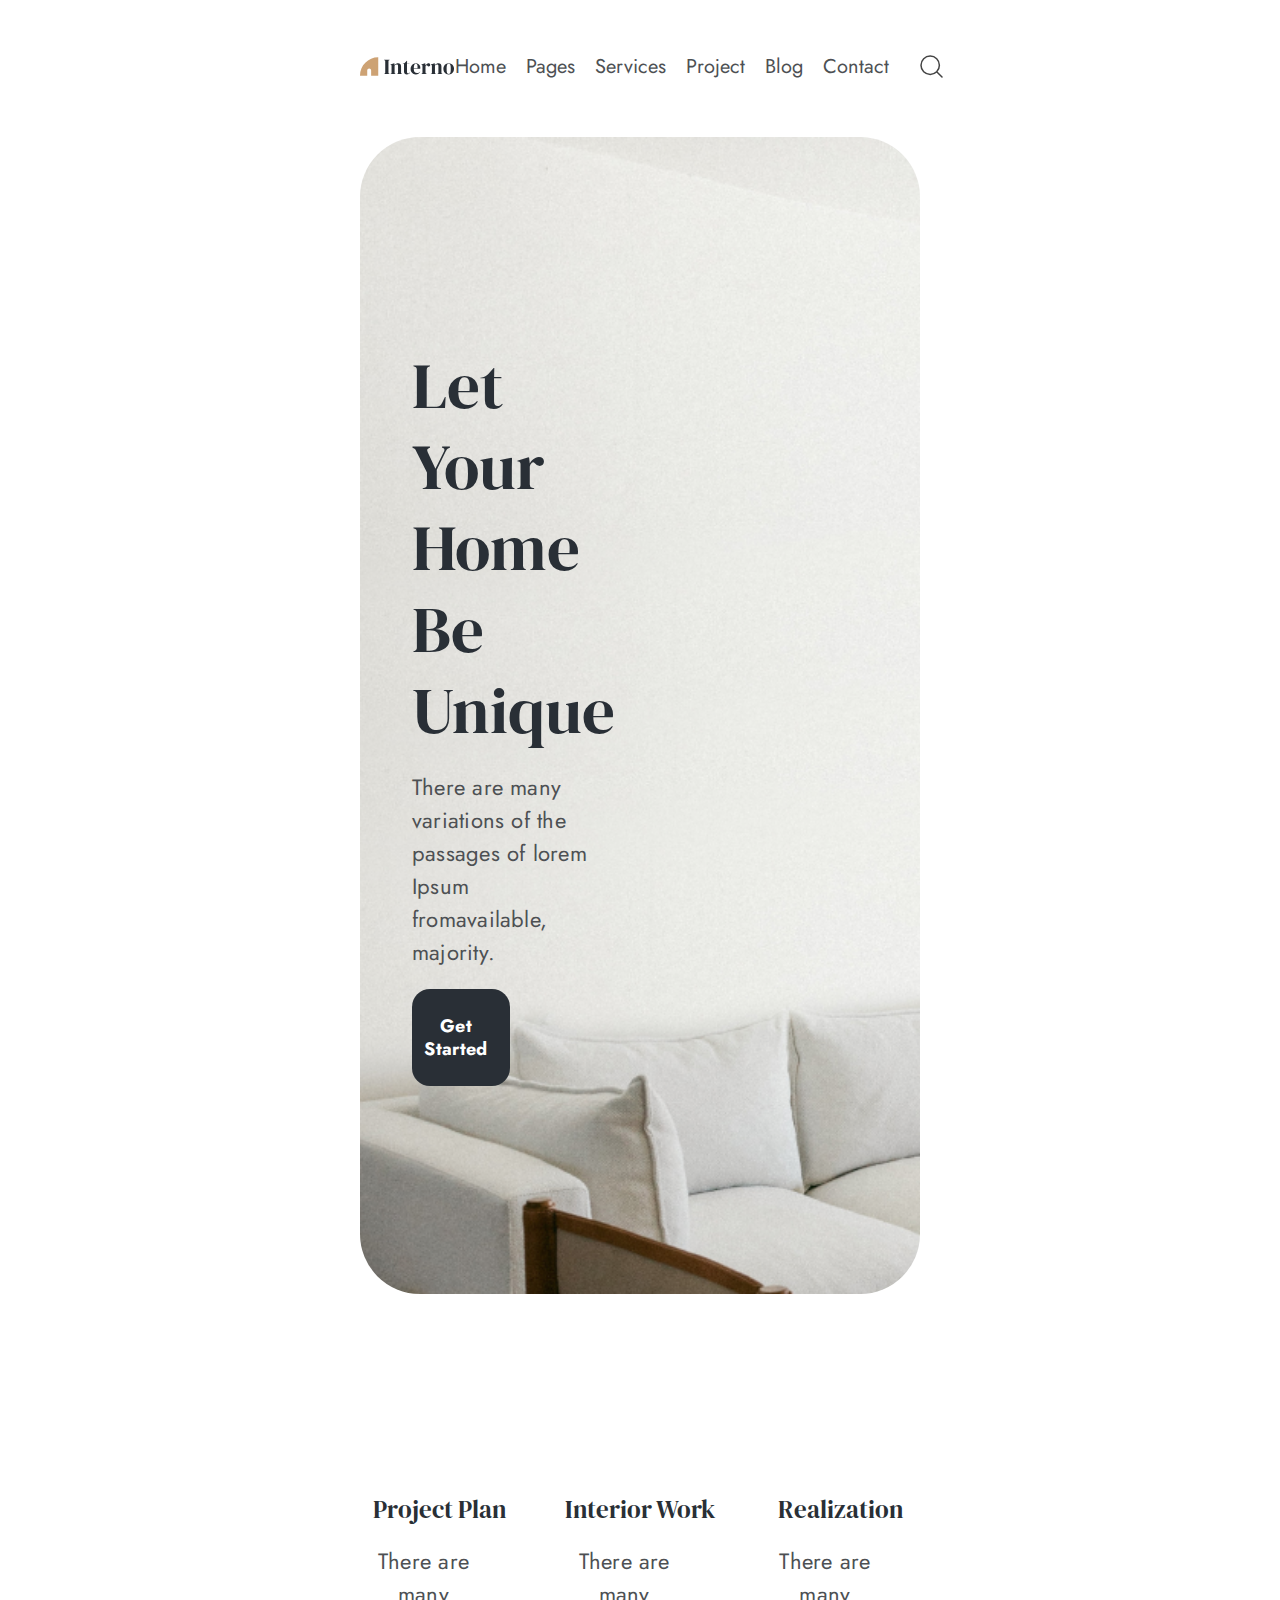
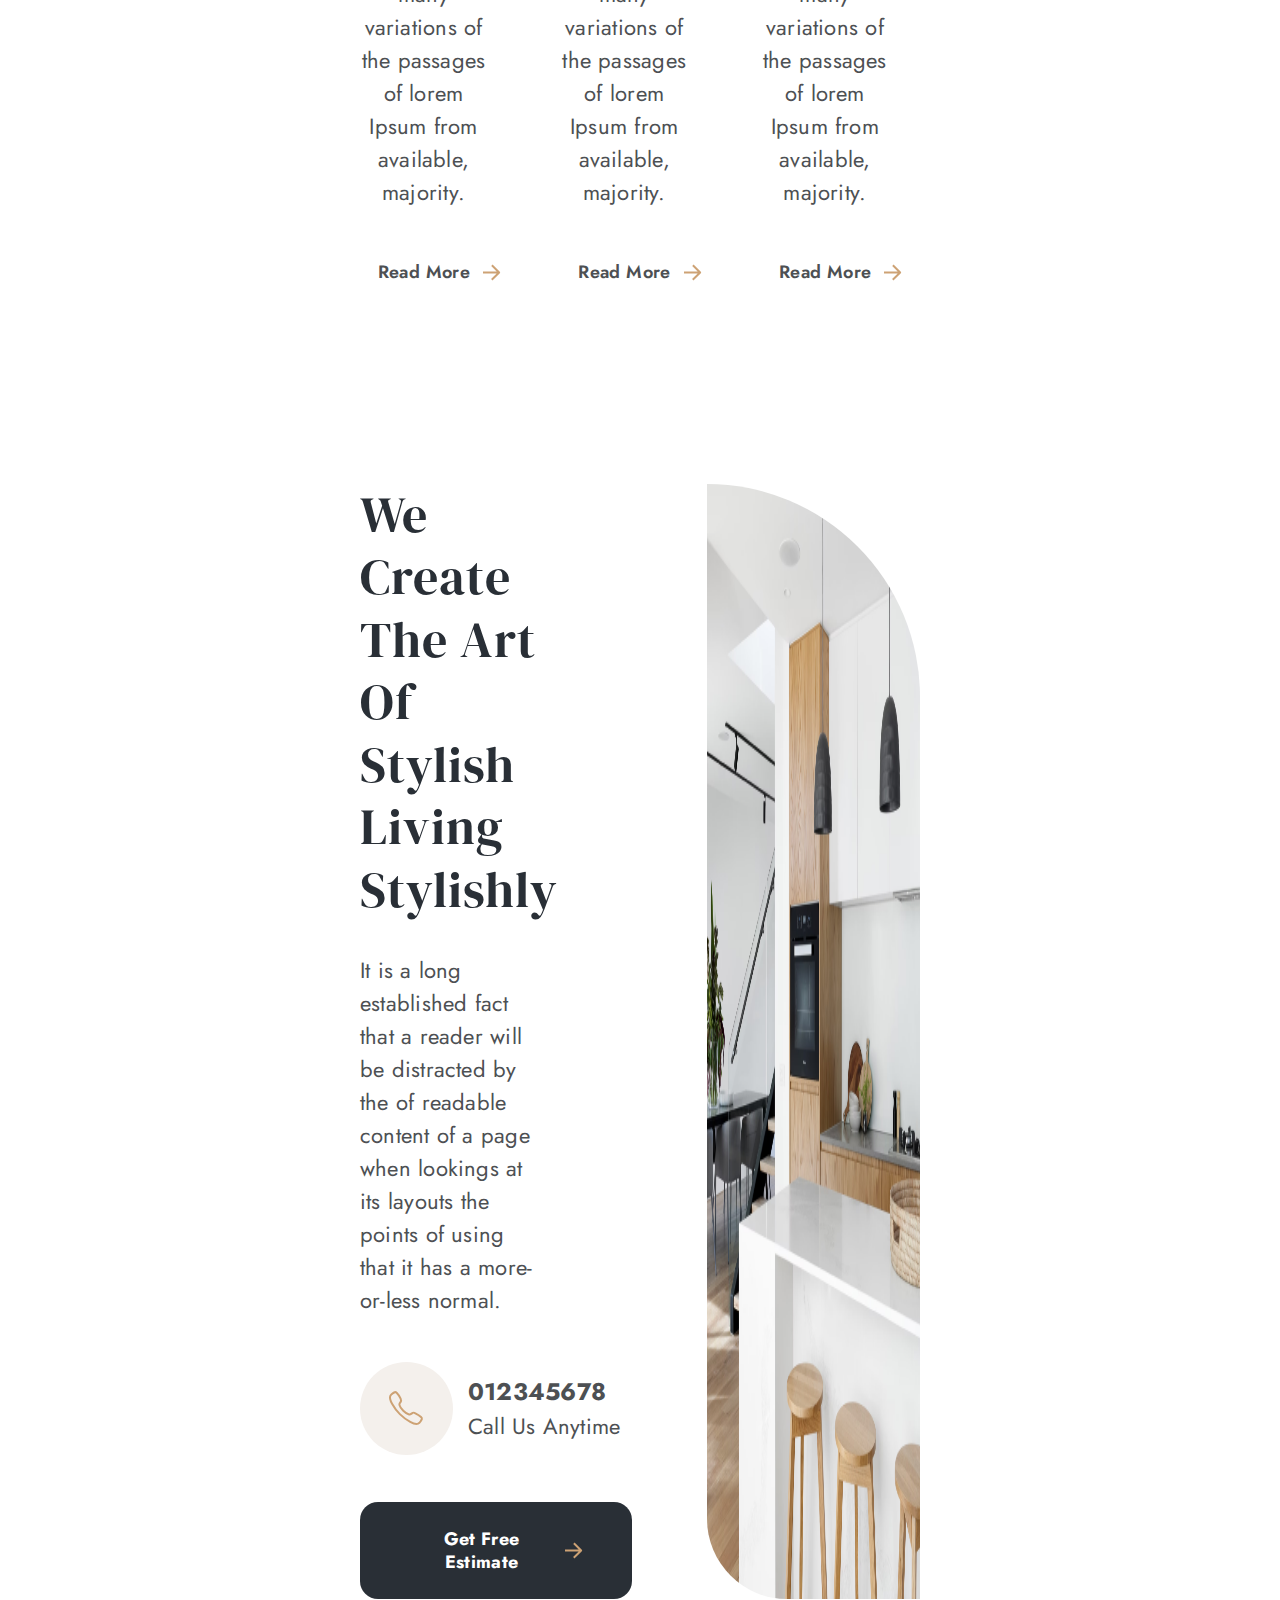
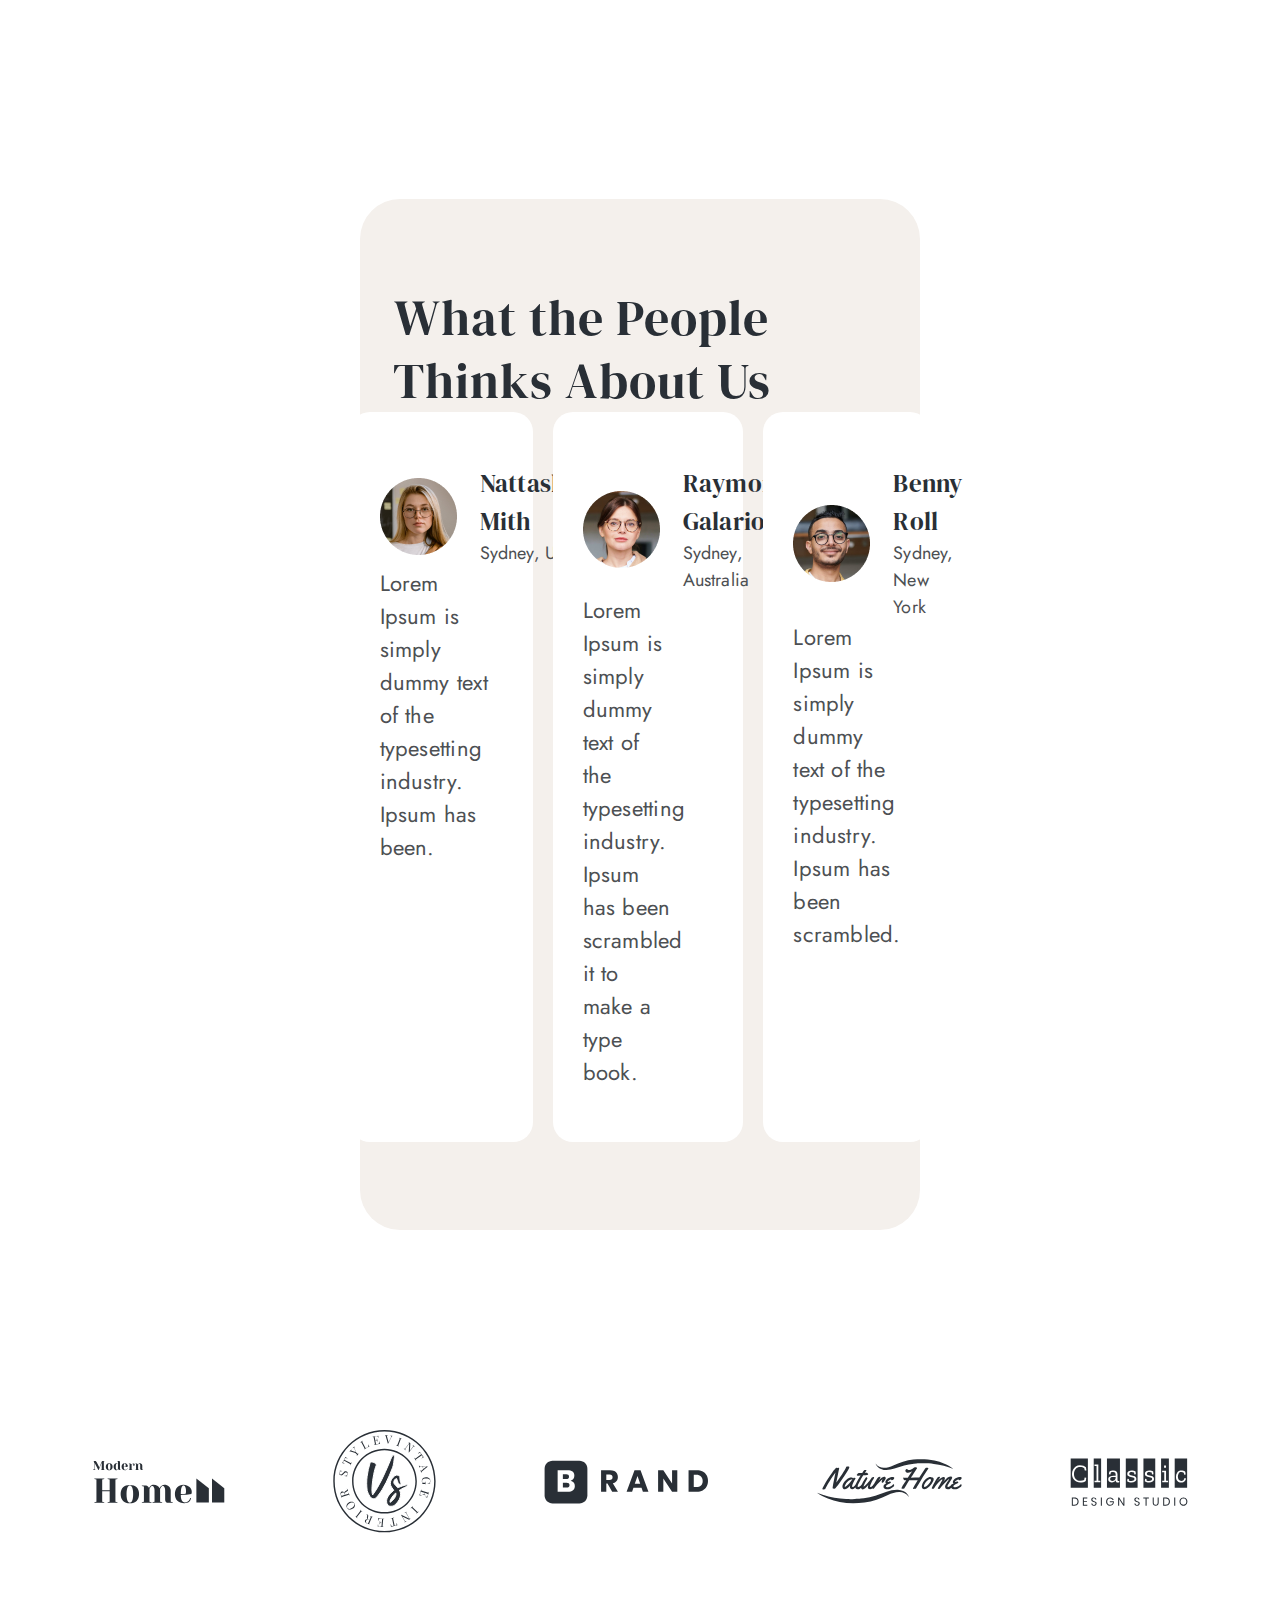
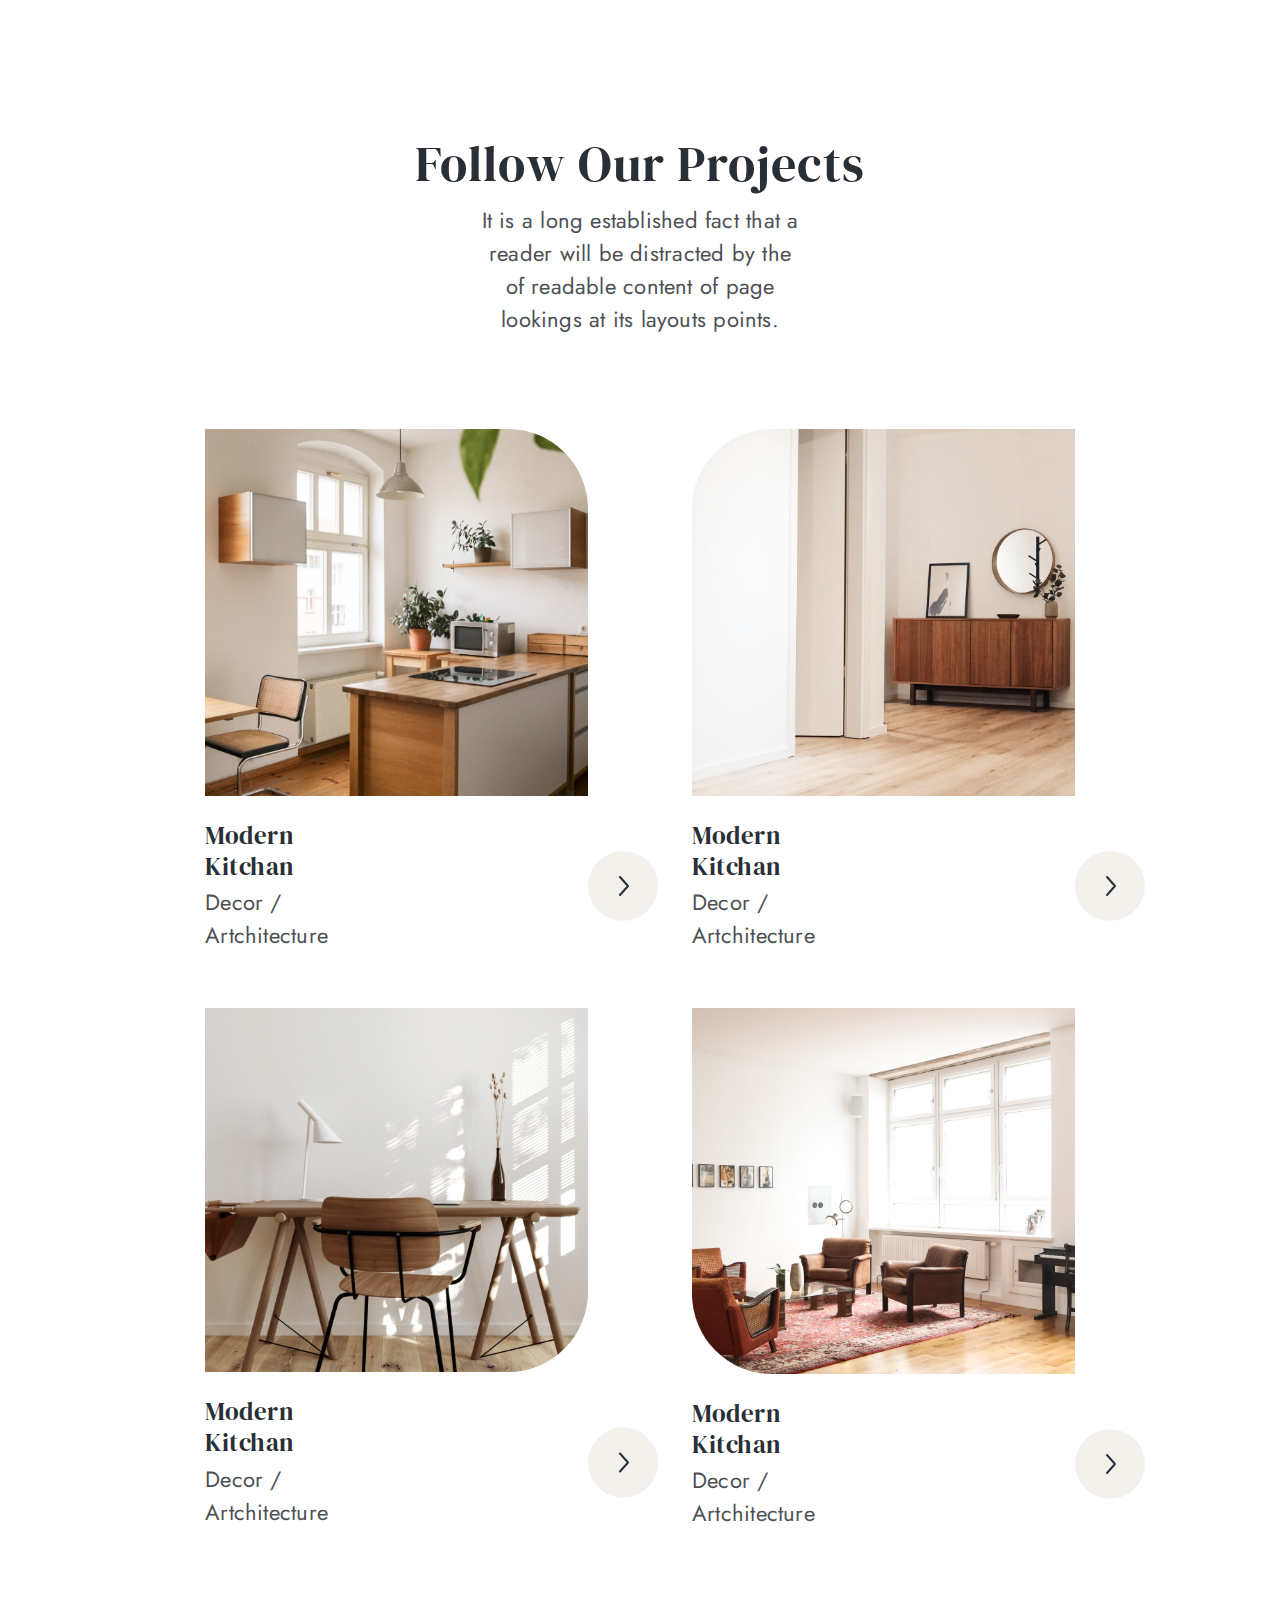
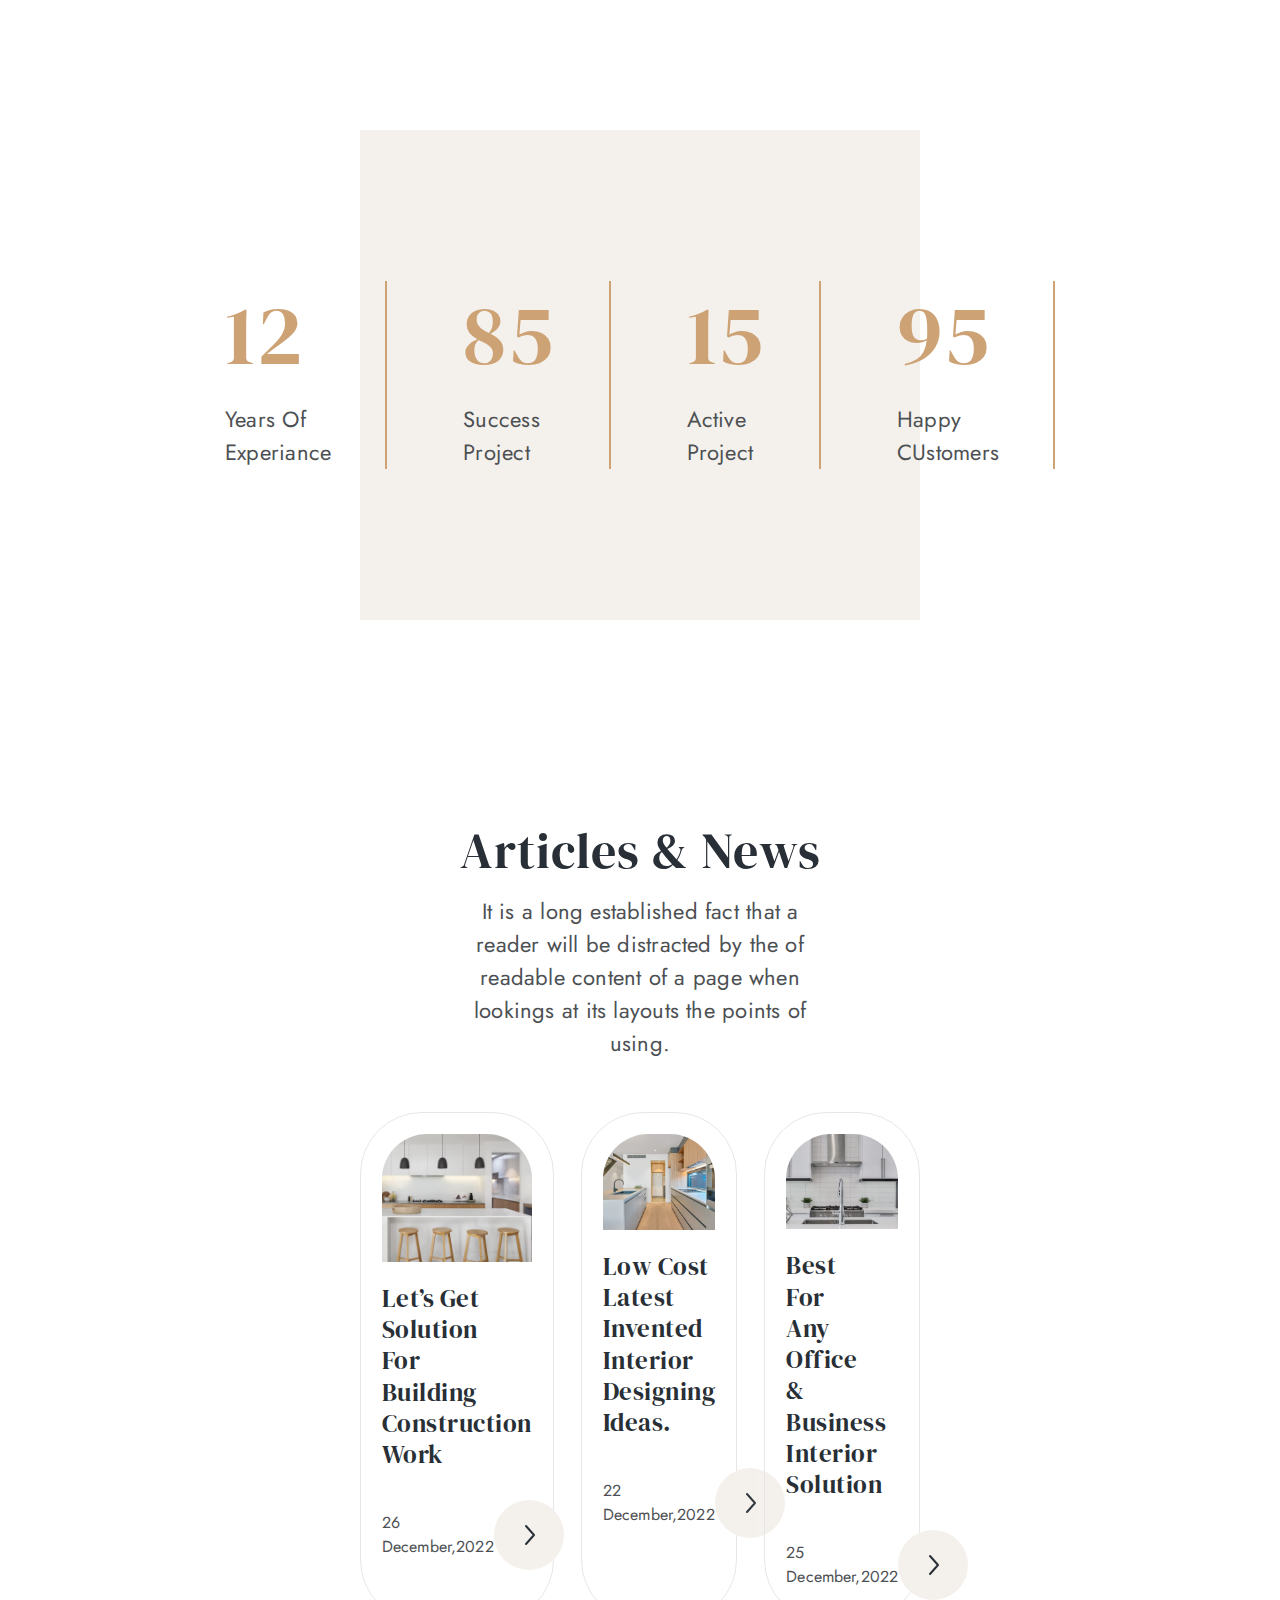
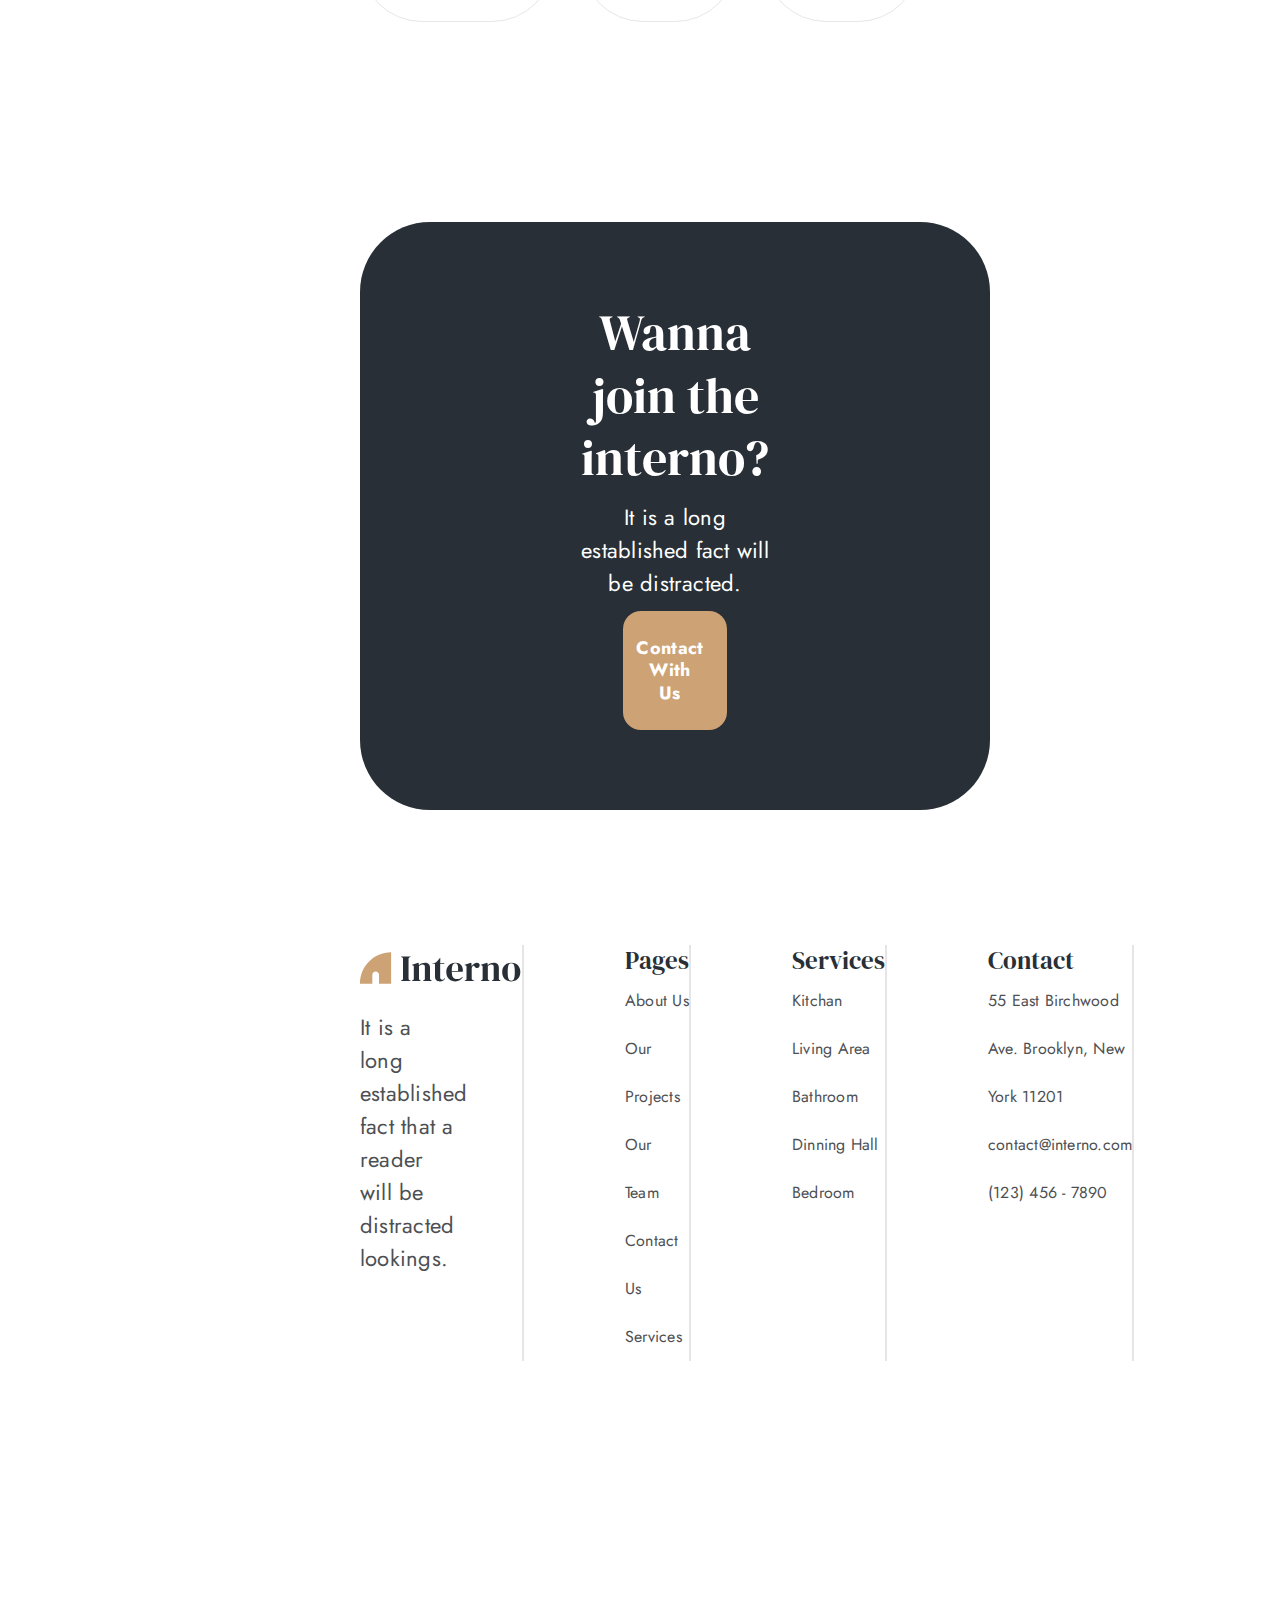
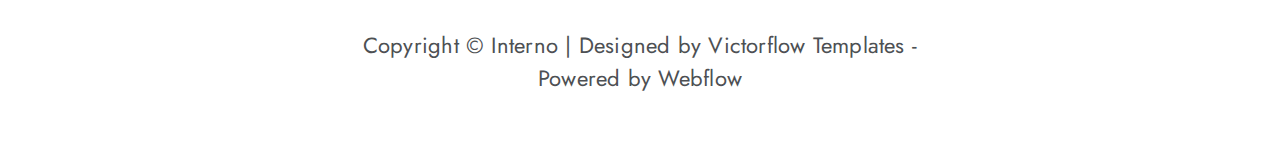
==== commit ebcff54f: "finished" ====
--- a/index.html
+++ b/index.html
@@ -262,7 +262,49 @@
                 </div>
             </section>
         </main>
-        <footer class="footer"></footer>
+        <footer class="footer">
+            <div class="footer__wrapper">
+                <div class="footer__info">
+                    <div class="logo">
+                        <a href="./index.html" class="logo__link"><img src="./img/index-svg/Logo.svg" alt="logo" class="logo__img"></a>
+                    </div>
+                    <p class="footer__info-text">It is a long established fact that a reader will be distracted lookings.</p>
+                    <ul class="social">
+                     <li><a href="#"><img src="./img/index-img/facebook.png" alt="facebook" class="social__img"></a></li> 
+                     <li><a href="#"><img src="./img/index-img/twiter.png" alt="twiter" class="social__img"></a></li>  
+                     <li><a href="#"><img src="./img/index-img/linkedin.png" alt="linkedin" class="social__img"></a></li>  
+                     <li><a href="#"><img src="./img/index-img/instagram.png" alt="instagram" class="social__img"></a></li>   
+                    </ul>
+                </div>
+                <div class="footer__servises">
+                    <ul class="footer__list">
+                        <h2 class="footer__title">Pages</h2>
+                        <li><a class="footer__link" href="#">About Us</a></li>
+                        <li><a class="footer__link" href="#">Our Projects</a></li>
+                        <li><a class="footer__link" href="#">Our Team</a></li>
+                        <li><a class="footer__link" href="#">Contact Us</a></li>
+                        <li><a class="footer__link" href="#">Services</a></li>
+                    </ul>
+                    <ul class="footer__list">
+                        <h2 class="footer__title">Services</h2>
+                        <li><a class="footer__link" href="#">Kitchan</a></li>
+                        <li><a class="footer__link" href="#">Living Area</a></li>
+                        <li><a class="footer__link" href="#">Bathroom</a></li>
+                        <li><a class="footer__link" href="#">Dinning Hall</a></li>
+                        <li><a class="footer__link" href="#">Bedroom</a></li>
+                    </ul>
+                    <ul class="footer__list">
+                        <h2 class="footer__title">Contact</h2>
+                        <li><a class="footer__link" href="#"> 55 East Birchwood Ave. Brooklyn, New York 11201</a></li>
+                        <li><a class="footer__link" href="#">contact@interno.com</a></li>
+                        <li><a class="footer__link" href="#">(123) 456 - 7890</a></li> 
+                    </ul>
+                </div>
+            </div>
+            <div class="footer__last-container">
+                <p class="footer__last-text">Copyright © Interno | Designed by Victorflow Templates - Powered by Webflow</p>
+            </div>
+        </footer>
     </div>
 </body>
 </html>--- a/css/main.css
+++ b/css/main.css
@@ -928,4 +928,122 @@
   font-size: 22px;
   line-height: 150%;
   letter-spacing: 0.22px;
+}
+
+.footer {
+  margin-top: 135px;
+  display: -webkit-box;
+  display: -ms-flexbox;
+  display: flex;
+  -webkit-box-orient: vertical;
+  -webkit-box-direction: normal;
+      -ms-flex-direction: column;
+          flex-direction: column;
+  gap: 134px;
+  -webkit-box-pack: center;
+      -ms-flex-pack: center;
+          justify-content: center;
+}
+
+.footer__wrapper {
+  display: -webkit-box;
+  display: -ms-flexbox;
+  display: flex;
+  -webkit-box-orient: horizontal;
+  -webkit-box-direction: normal;
+      -ms-flex-direction: row;
+          flex-direction: row;
+  gap: 101px;
+}
+
+.footer__info {
+  display: -webkit-box;
+  display: -ms-flexbox;
+  display: flex;
+  -webkit-box-orient: vertical;
+  -webkit-box-direction: normal;
+      -ms-flex-direction: column;
+          flex-direction: column;
+  gap: 20px;
+  border-right: 2px solid #E5E5E5;
+}
+
+.footer__info-text {
+  color: #4D5053;
+  font-family: "Jost";
+  font-weight: 400;
+  font-size: 22px;
+  line-height: 150%;
+  letter-spacing: 0.22px;
+  width: 60%;
+}
+
+.social {
+  display: -webkit-box;
+  display: -ms-flexbox;
+  display: flex;
+  -webkit-box-orient: horizontal;
+  -webkit-box-direction: normal;
+      -ms-flex-direction: row;
+          flex-direction: row;
+  gap: 54px;
+}
+
+.footer__servises {
+  display: -webkit-box;
+  display: -ms-flexbox;
+  display: flex;
+  -webkit-box-orient: horizontal;
+  -webkit-box-direction: normal;
+      -ms-flex-direction: row;
+          flex-direction: row;
+  gap: 101px;
+}
+
+.footer__list {
+  display: -webkit-box;
+  display: -ms-flexbox;
+  display: flex;
+  -webkit-box-orient: vertical;
+  -webkit-box-direction: normal;
+      -ms-flex-direction: column;
+          flex-direction: column;
+  width: 70%;
+  border-right: 2px solid #E5E5E5;
+}
+
+.footer__title {
+  color: #292F36;
+  font-family: "DM Serif Display";
+  font-weight: 400;
+  font-size: 25px;
+  line-height: 125%;
+}
+
+.footer__link {
+  color: #4D5053;
+  font-family: "Jost";
+  font-weight: 400;
+  line-height: 300%;
+  letter-spacing: 0.22px;
+}
+
+.footer__last-container {
+  margin-top: 134px;
+}
+
+.footer__last-text {
+  color: #4D5053;
+  font-family: "Jost";
+  font-weight: 400;
+  display: -webkit-box;
+  display: -ms-flexbox;
+  display: flex;
+  -webkit-box-pack: center;
+      -ms-flex-pack: center;
+          justify-content: center;
+  text-align: center;
+  font-size: 22px;
+  line-height: 150%;
+  letter-spacing: 0.22px;
 }